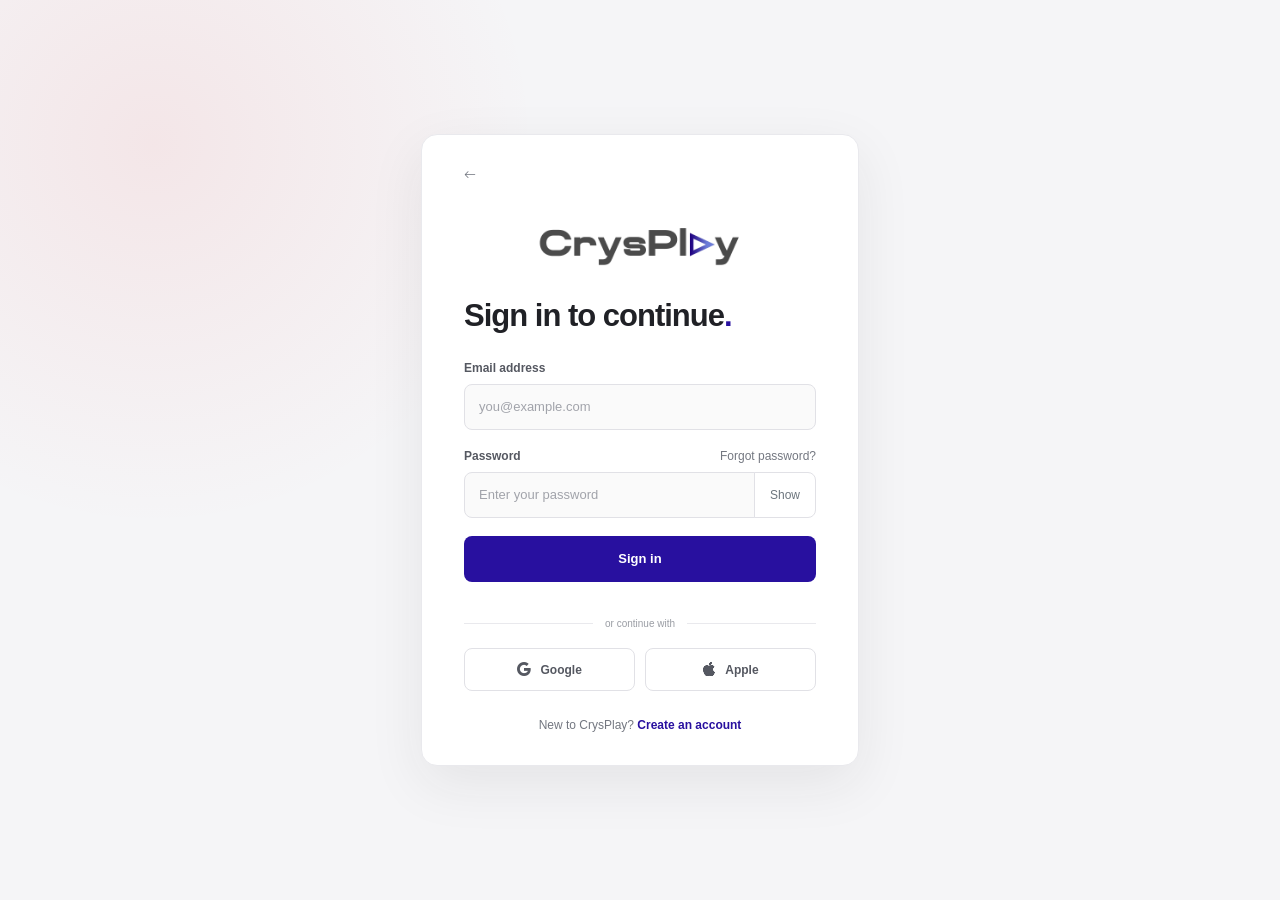
==== index.html @ e41aae2b "Redirect to sign in page when user is empty" ====
<!DOCTYPE html>
<html lang="ru" data-login-url="login/index.html">
  <head>
    <meta charset="UTF-8">
    <meta name="viewport" content="width=device-width, initial-scale=1.0">
    <meta name="description" content="Crystal Play kz — футбол, природа, кино, челленджи и короткие видео Shorts.">
    <title>Crystal Play kz — Главная</title>
    <link rel="icon" type="image/png" href="assets/general/favicon.png">
    <link rel="stylesheet" href="assets/vendor/bootstrap/bootstrap.min.css">
    <link rel="stylesheet" href="assets/css/style.css">
    <script src="assets/js/user-state.js" defer></script>
  </head>
  <body>
    <!-- Общие иконки: SVG без сторонних шрифтов и JavaScript. -->
    <svg class="icon-library" xmlns="http://www.w3.org/2000/svg" aria-hidden="true">
      <defs>
        <symbol id="icon-home" viewBox="0 0 24 24"><path d="m3 10 9-7 9 7v10a1 1 0 0 1-1 1h-5v-7H9v7H4a1 1 0 0 1-1-1Z"/></symbol>
        <symbol id="icon-trending" viewBox="0 0 24 24"><path d="m3 17 6-6 4 4 8-10M15 5h6v6"/></symbol>
        <symbol id="icon-subscriptions" viewBox="0 0 24 24"><rect x="3" y="8" width="18" height="13" rx="3"/><path d="M6 5h12M9 2h6m-5 10 5 3-5 3Z"/></symbol>
        <symbol id="icon-library" viewBox="0 0 24 24"><rect x="7" y="3" width="14" height="18" rx="2"/><path d="M3 6v12m9-10 5 4-5 4Z"/></symbol>
        <symbol id="icon-search" viewBox="0 0 24 24"><circle cx="10.5" cy="10.5" r="6.5"/><path d="m16 16 4.5 4.5"/></symbol>
        <symbol id="icon-messenger" viewBox="0 0 24 24"><path d="M21 11.5a9 9 0 0 1-9 9 10 10 0 0 1-4-.9L3 21l1.4-4.7A9 9 0 1 1 21 11.5Z"/><path d="m7 13 4-4 2 3 4-3"/></symbol>
        <symbol id="icon-bell" viewBox="0 0 24 24"><path d="M18 8a6 6 0 0 0-12 0c0 7-3 7-3 9h18c0-2-3-2-3-9M10 21h4"/></symbol>
        <symbol id="icon-info" viewBox="0 0 24 24"><circle cx="12" cy="12" r="9"/><path d="M12 11v6m0-10v.5"/></symbol>
        <symbol id="icon-play" viewBox="0 0 24 24"><path d="m9 5 11 7-11 7Z"/></symbol>
        <symbol id="icon-shorts" viewBox="0 0 24 24"><rect x="6" y="2" width="12" height="20" rx="5" transform="rotate(20 12 12)"/><path d="m10 8 6 4-6 4Z"/></symbol>
        <symbol id="icon-heart" viewBox="0 0 24 24"><path d="M20.8 4.6a5.5 5.5 0 0 0-7.8 0L12 5.7l-1.1-1.1a5.5 5.5 0 0 0-7.8 7.8L12 21l8.8-8.6a5.5 5.5 0 0 0 0-7.8Z"/></symbol>
        <symbol id="icon-comment" viewBox="0 0 24 24"><path d="M21 11.5a9 9 0 0 1-9 9 10 10 0 0 1-4-.9L3 21l1.4-4.7A9 9 0 1 1 21 11.5Z"/><path d="M8 11.5h.1m3.9 0h.1m3.9 0h.1"/></symbol>
        <symbol id="icon-check" viewBox="0 0 24 24"><path d="m6 12 4 4 8-8"/></symbol>
      </defs>
    </svg>

    <header class="site-header" id="top">
            <div class="header-inner container-fluid">
                <a class="brand" href="index.html" aria-label="CrysPlay, video">
                <img src="assets/general/logo.png" alt="CrysPlay" class="logo">
                </a>
                <form class="search-form" role="search" aria-label="Search Video">
                <label class="visually-hidden" for="video-search">Search Video</label>
                <input class="form-control" id="video-search" type="search" placeholder="Find Something intresting..." disabled>
                <button type="button" class="search-button" aria-label="Find videos" disabled>
                    <svg class="icon" aria-hidden="true"><use href="#icon-search"/></svg>
                </button>
                </form>

                <nav class="main-nav" aria-label="main-nav">
                <ul class="list-unstyled mb-0">
                    <li><a href="index.html" class="nav-item is-current" aria-current="page"><svg class="icon" aria-hidden="true"><use href="#icon-home"/></svg><span>Main</span></a></li>
                    <li><span class="nav-item" aria-disabled="true"><svg class="icon" aria-hidden="true"><use href="#icon-trending"/></svg><span>Trends</span></span></li>
                    <li><span class="nav-item" aria-disabled="true"><svg class="icon" aria-hidden="true"><use href="#icon-subscriptions"/></svg><span>Channels</span></span></li>
                    <li><a class="nav-item" href="studio/index.html"><svg class="icon" aria-hidden="true"><use href="#icon-library"/></svg><span>Studio</span></a></li>
                </ul>
                </nav>

                <div class="header-actions d-flex align-items-center">
                <a class="icon-button messenger-button" href="messenger/index.html" aria-label="Messages"><svg class="icon" aria-hidden="true"><use href="#icon-messenger"/></svg></a>
                <button class="icon-button notification-button" type="button" aria-label="Notifications" disabled><svg class="icon" aria-hidden="true"><use href="#icon-bell"/></svg><span class="notification-dot"></span></button>
                <a class="profile-avatar" href="login/index.html" aria-label="Войти в аккаунт">А</a>
                </div>
            </div>
        </header>

    <div class="page-layout container-fluid">
      <aside class="sidebar" aria-labelledby="shorts-heading">
        <div class="sidebar-heading"><h2 id="shorts-heading"><svg class="icon shorts-icon" aria-hidden="true"><use href="#icon-shorts"/></svg>Shorts</h2><span class="shorts-subtitle">Коротко и интересно</span></div>
        <!-- Вертикальные превью Shorts: статический интерфейс без воспроизведения. -->
        <div class="shorts-list">
          <article class="short-card">
            <img src="assets/images/messi-barcelona.jpg" alt="Лионель Месси празднует гол в форме Барселоны" width="550" height="310">
            <span class="short-duration">0:38</span>
            <div class="short-actions" aria-label="Статистика Shorts">
              <span><svg class="icon" aria-hidden="true"><use href="#icon-heart"/></svg><span>12,4 тыс.</span><span class="visually-hidden">отметок нравится</span></span>
              <span><svg class="icon" aria-hidden="true"><use href="#icon-comment"/></svg><span>248</span><span class="visually-hidden">комментариев</span></span>
            </div>
            <div class="short-content">
              <h3>Месси: момент<br>после гола</h3>
              <p>128 тыс. просмотров</p>
              <div class="short-author"><span class="mini-avatar">F</span><span>@footballstories</span></div>
            </div>
          </article>
          <article class="short-card">
            <img src="assets/images/messi-argentina.jpg" alt="Лионель Месси в форме сборной Аргентины" width="739" height="415" loading="lazy">
            <span class="short-duration">0:24</span>
            <div class="short-actions" aria-label="Статистика Shorts">
              <span><svg class="icon" aria-hidden="true"><use href="#icon-heart"/></svg><span>8,7 тыс.</span><span class="visually-hidden">отметок нравится</span></span>
              <span><svg class="icon" aria-hidden="true"><use href="#icon-comment"/></svg><span>156</span><span class="visually-hidden">комментариев</span></span>
            </div>
            <div class="short-content">
              <h3>Месси в сборной<br>Аргентины</h3>
              <p>94 тыс. просмотров</p>
              <div class="short-author"><span class="mini-avatar">A</span><span>@argentinahighlights</span></div>
            </div>
          </article>
          <article class="short-card">
            <img src="assets/images/vid3.webp" alt="Загадочник из фильма «Бэтмен»" width="800" height="450" loading="lazy">
            <span class="short-duration">0:30</span>
            <div class="short-actions" aria-label="Статистика Shorts">
              <span><svg class="icon" aria-hidden="true"><use href="#icon-heart"/></svg><span>21 тыс.</span><span class="visually-hidden">отметок нравится</span></span>
              <span><svg class="icon" aria-hidden="true"><use href="#icon-comment"/></svg><span>392</span><span class="visually-hidden">комментариев</span></span>
            </div>
            <div class="short-content">
              <h3>Загадочник знает<br>тайну Бэтмена?</h3>
              <p>204 тыс. просмотров</p>
              <div class="short-author"><span class="mini-avatar">N</span><span>@newrockstars</span></div>
            </div>
          </article>
        </div>
        <footer class="sidebar-footer">
          <span class="about-link" aria-disabled="true"><svg class="icon" aria-hidden="true"><use href="#icon-info"/></svg>О платформе</span>
          <p>Место для твоих интересов.<br>Смотри. Вдохновляйся. Открывай.</p>
          <small>© 2026 Crystal Play kz</small>
        </footer>
      </aside>

      <main class="main-content" id="main-content">
        <section aria-labelledby="recommendations-heading">
          <div class="section-heading d-flex align-items-center justify-content-between">
            <div><h1 id="recommendations-heading">Рекомендации</h1></div>
            <span class="feed-label"><span></span>Видео для тебя</span>
          </div>
          <ul class="category-list list-unstyled" aria-label="Категории видео, статический интерфейс">
            <li><span class="category is-selected">Все видео</span></li>
            <li><span class="category">Футбол</span></li>
            <li><span class="category">Природа</span></li>
            <li><span class="category">Челленджи</span></li>
            <li><span class="category">Кино</span></li>
            <li><span class="category">4K HDR</span></li>
          </ul>

          <!-- Bootstrap Grid: 1 столбец на телефоне, 2 на планшете, 3 на компьютере. -->
          <div class="video-grid row row-cols-1 row-cols-md-2 row-cols-lg-3">
            <div class="col">
              <article class="video-card">
                <div class="video-thumbnail">
                  <img src="assets/images/messi-barcelona.jpg" alt="Лионель Месси празднует гол в форме Барселоны на стадионе" width="550" height="310">
                  <span class="duration">10:24</span>
                </div>
                <div class="video-details">
                  <span class="channel-avatar" aria-hidden="true">F</span>
                  <div class="video-text">
                    <h2>Месси в «Барселоне»: голы и незабываемые празднования</h2>
                    <p class="channel-name">Football Stories</p>
                    <p class="video-stats">128 тыс. просмотров <span>·</span> 2 дня назад</p>
                  </div>
                  <span class="card-more" aria-hidden="true">⋮</span>
                </div>
              </article>
            </div>
            <div class="col">
              <article class="video-card">
                <a class="video-link" href="videos/video-1.html" aria-label="Смотреть COSTA RICA IN 4K 60fps HDR (ULTRA HD)">
                  <div class="video-thumbnail">
                    <img src="assets/images/vid1.png" alt="Река и облака с надписями OLED Dolby Vision и 4K HDR" width="720" height="404">
                    <span class="duration">12:08</span>
                  </div>
                  <div class="video-details">
                    <span class="channel-avatar" aria-hidden="true">8</span>
                    <div class="video-text">
                      <h2>COSTA RICA IN 4K 60fps HDR (ULTRA HD)</h2>
                      <p class="channel-name">Jacob + Katie Schwarz</p>
                      <p class="video-stats">31 тыс. просмотров <span>·</span> 1 день назад</p>
                    </div>
                    <span class="card-more" aria-hidden="true">⋮</span>
                  </div>
                </a>
              </article>
            </div>
            <div class="col">
              <article class="video-card">
                <div class="video-thumbnail">
                  <img src="assets/images/messi-argentina.jpg" alt="Лионель Месси в форме сборной Аргентины с руками у ушей" width="739" height="415" loading="lazy">
                  <span class="duration">08:35</span>
                </div>
                <div class="video-details">
                  <span class="channel-avatar" aria-hidden="true">A</span>
                  <div class="video-text">
                    <h2>Лионель Месси: лучшие моменты за сборную Аргентины</h2>
                    <p class="channel-name">Argentina Highlights</p>
                    <p class="video-stats">204 тыс. просмотров <span>·</span> 3 дня назад</p>
                  </div>
                  <span class="card-more" aria-hidden="true">⋮</span>
                </div>
              </article>
            </div>
            <div class="col">
              <article class="video-card">
                <div class="video-thumbnail">
                  <img src="assets/images/vid3.webp" alt="Загадочник из фильма «Бэтмен» с надписью Does he know?" width="800" height="450" loading="lazy">
                  <span class="duration">15:37</span>
                </div>
                <div class="video-details">
                  <span class="channel-avatar" aria-hidden="true">N</span>
                  <div class="video-text">
                    <h2>The Batman: Does Riddler Actually KNOW Batman = Bruce?</h2>
                    <p class="channel-name">New Rockstars</p>
                    <p class="video-stats">94 тыс. просмотров <span>·</span> 1 день назад</p>
                  </div>
                  <span class="card-more" aria-hidden="true">⋮</span>
                </div>
              </article>
            </div>
            <div class="col">
              <article class="video-card">
                <div class="video-thumbnail">
                  <img src="assets/images/ronaldo-messi.jpg" alt="Портреты Криштиану Роналду и Лионеля Месси рядом" width="739" height="415" loading="lazy">
                  <span class="duration">21:16</span>
                </div>
                <div class="video-details">
                  <span class="channel-avatar" aria-hidden="true">F</span>
                  <div class="video-text">
                    <h2>Роналду и Месси: два пути к вершине футбола</h2>
                    <p class="channel-name">Football Debate</p>
                    <p class="video-stats">312 тыс. просмотров <span>·</span> 5 дней назад</p>
                  </div>
                  <span class="card-more" aria-hidden="true">⋮</span>
                </div>
              </article>
            </div>
          </div>
        </section>

        <footer class="main-footer d-flex justify-content-between"><span>Открывай новое. Каждый день.</span><span>Crystal Play kz © 2026</span></footer>
      </main>
    </div>
  </body>
</html>
---- assets/css/style.css ----
/* 1. Общая тема. Bootstrap подключается раньше этого файла. */
:root {
  --accent: #28109f;
  --ink: #202126;
  --muted: #737780;
  --line: #e9e9ed;
  --surface: #f5f5f7;
  --sidebar-width: 250px;
}

body { margin: 0; color: var(--ink); background: #fff; font-family: "Segoe UI", Arial, sans-serif; font-size: 14px; }
a { color: inherit; text-decoration: none; }
button, input { font: inherit; }
button:disabled { opacity: 1; cursor: default; }
.icon-library { position: absolute; width: 0; height: 0; overflow: hidden; }
.icon { width: 22px; height: 22px; flex-shrink: 0; fill: none; stroke: currentColor; stroke-width: 1.65; stroke-linecap: round; stroke-linejoin: round; }
a:focus-visible { outline: 3px solid var(--accent); outline-offset: 5px; border-radius: 5px; }

/* 2. Шапка: Flexbox. Навигация видна без меню и JavaScript. */
.site-header { display: flex; align-items: center; border-bottom: 1px solid var(--line); background: #fff; }
.header-inner { display: flex; align-items: center; justify-content: center; gap: 30px; min-height: 88px; max-width: 1920px; padding: 0 36px; margin: auto; }
.brand { display: flex; align-items: center; gap: 9px; min-width: var(--sidebar-width); flex-shrink: 0; white-space: nowrap; font-size: 26px; font-weight: 750; letter-spacing: -1.1px; }
.logo { display: block; width: 256px; height: 64px; object-fit: contain; }
.search-form { display: flex; flex: 1; min-width: 170px; max-width: 420px; border: 1px solid #e1e1e6; border-radius: 24px; overflow: hidden; }
.search-form .form-control { min-width: 0; padding: 11px 18px; border: 0; font-size: 13px; border-radius: 0; background: #fafafa; }
.search-form .form-control::placeholder { color: #85868e; opacity: 1; }
.search-button { display: grid; place-items: center; width: 51px; flex-shrink: 0; border: 0; border-left: 1px solid #e1e1e6; background: var(--surface); color: #555861; }
.search-button .icon { width: 19px; height: 19px; }
.main-nav { margin-left: 0; }
.main-nav ul { display: flex; gap: 24px; }
.nav-item { display: flex; align-items: center; gap: 7px; white-space: nowrap; font-size: 13px; font-weight: 600; color: #656771; }
.nav-item .icon { width: 19px; height: 19px; }
.nav-item.is-current { color: var(--accent); }
.header-actions { gap: 17px; margin-left: 0; }
.icon-button { display: grid; place-items: center; width: 32px; height: 36px; border: 0; background: none; color: #555861; }
.notification-button { position: relative; }
.notification-dot { position: absolute; top: 6px; right: 6px; width: 6px; height: 6px; border: 1px solid #fff; border-radius: 50%; background: var(--accent); }
.profile-avatar { display: grid; place-items: center; flex-shrink: 0; width: 36px; height: 36px; border: 3px solid #fff; outline: 1px solid #eadbd4; border-radius: 50%; background: #ecd7c9; color: #7f5644; font-weight: 700; }

/* 3. Основная композиция: CSS Grid для колонки Shorts и ленты. */
.page-layout { display: grid; grid-template-columns: var(--sidebar-width) minmax(0, 1fr); gap: 36px; max-width: 1920px; padding: 30px 36px 0; }
.sidebar { min-width: 0; }
.sidebar-heading { display: flex; justify-content: space-between; align-items: center; margin: 0 2px 20px; }
.sidebar-heading h2 { display: flex; align-items: center; gap: 7px; margin: 0; font-size: 18px; font-weight: 700; }
.shorts-icon { color: var(--accent); width: 21px; height: 25px; }
.shorts-subtitle { font-size: 9px; color: var(--muted); }
.shorts-list { display: grid; gap: 22px; }
.short-card { position: relative; isolation: isolate; aspect-ratio: 9 / 16; border-radius: 13px; overflow: hidden; color: white; background: #1a302c; }
.short-card > img { position: absolute; inset: 0; z-index: -2; width: 100%; height: 100%; object-fit: cover; }
.short-card:first-child > img { object-position: 75% center; }
.short-card:last-child > img { object-position: 70% center; }
.short-card::after { position: absolute; inset: 0; z-index: -1; content: ""; background: linear-gradient(180deg, rgba(0,0,0,.18), transparent 30%, rgba(0,0,0,.12) 55%, rgba(0,0,0,.85)); }
.short-duration { position: absolute; top: 13px; right: 13px; padding: 3px 7px; border-radius: 5px; background: rgba(0,0,0,.48); font-size: 10px; font-weight: 600; }
.short-actions { position: absolute; right: 12px; bottom: 145px; display: grid; gap: 18px; text-align: center; text-shadow: 0 1px 6px rgba(0,0,0,.7); }
.short-actions > span { display: flex; flex-direction: column; align-items: center; gap: 5px; font-size: 9px; font-weight: 600; }
.short-actions .icon { width: 24px; height: 24px; }
.short-content { position: absolute; bottom: 18px; left: 16px; right: 16px; }
.short-content h3 { margin: 0 0 8px; font-size: 21px; line-height: 1.2; font-weight: 650; letter-spacing: -.5px; }
.short-content p { margin-bottom: 13px; color: #e0e2e5; font-size: 10px; }
.short-author { display: flex; align-items: center; gap: 8px; font-size: 11px; }
.mini-avatar { display: grid; place-items: center; width: 25px; height: 25px; border-radius: 50%; background: rgba(255,255,255,.19); font-weight: 700; }
.sidebar-footer { margin-top: 28px; padding: 20px 4px; border-top: 1px solid var(--line); color: var(--muted); }
.about-link { display: flex; align-items: center; gap: 8px; margin-bottom: 17px; color: #575a64; font-size: 12px; font-weight: 600; }
.about-link .icon { width: 16px; height: 16px; }
.sidebar-footer p { font-size: 11px; line-height: 1.9; margin-bottom: 14px; }
.sidebar-footer small { font-size: 10px; color: #8b8e95; }

/* 4. Лента. Три столбца задаются Bootstrap row / col, не дублируются CSS Grid. */
.main-content { min-width: 0; }
.section-heading { margin-bottom: 23px; gap: 20px; }
.eyebrow { margin: 0 0 7px; font-size: 9px; font-weight: 650; letter-spacing: 1.7px; color: #878a92; }
h1 { margin: 0; font-size: clamp(25px, 2vw, 34px); font-weight: 700; letter-spacing: -1px; }
.title-dot { color: var(--accent); }
.feed-label { display: flex; align-items: center; gap: 7px; font-size: 11px; color: var(--muted); white-space: nowrap; }
.feed-label > span { width: 6px; height: 6px; border-radius: 50%; background: var(--accent); }
.category-list { display: flex; flex-wrap: wrap; gap: 9px; margin-bottom: 27px; }
.category { display: block; padding: 8px 15px; background: var(--surface); border: 1px solid #ededf0; border-radius: 7px; font-size: 12px; font-weight: 500; white-space: nowrap; }
.category.is-selected { color: white; border-color: var(--accent); background: var(--accent); }
.video-grid { --bs-gutter-x: 28px; --bs-gutter-y: 30px; }
.video-link { display: block; }
.video-thumbnail { position: relative; isolation: isolate; aspect-ratio: 16 / 9; overflow: hidden; border-radius: 11px; background: #e9e9ed; }
.video-thumbnail > img { width: 100%; height: 100%; object-fit: cover; }
.duration { position: absolute; z-index: 3; right: 9px; bottom: 9px; padding: 2px 5px; background: rgba(15,16,19,.86); border-radius: 4px; color: #fff; font-size: 10px; font-weight: 600; }
.video-details { display: flex; gap: 11px; padding: 14px 2px 0; align-items: flex-start; }
.channel-avatar { display: grid; flex-shrink: 0; place-items: center; width: 36px; height: 36px; border-radius: 50%; font-size: 13px; font-weight: 650; color: var(--accent); background: #e5d9ff; }
.video-text { min-width: 0; flex: 1; }
.video-text h2 { margin: 0 0 6px; min-height: 38px; font-size: 13px; line-height: 1.45; font-weight: 650; }
.channel-name { display: flex; align-items: center; gap: 5px; margin: 0 0 2px; color: #666a73; font-size: 11px; line-height: 1.45; }
.verified { display: grid; place-items: center; width: 11px; height: 11px; color: white; background: #969aa2; border-radius: 50%; }
.verified .icon { width: 10px; height: 10px; stroke-width: 2.4; }
.video-stats { color: #767a83; margin: 0; font-size: 10px; line-height: 1.5; }
.video-stats > span { margin: 0 3px; }
.card-more { color: #8e9198; font-size: 21px; line-height: 1; margin-left: 2px; }

/* 5. Нижняя часть страницы. */
.main-footer { padding: 25px 0; color: #8a8d95; font-size: 10px; }

/* 6. Планшет: отдельный breakpoint, две карточки в строке с 768 до 991px. */
@media (max-width: 1399.98px) {
  :root { --sidebar-width: 220px; }
  .header-inner { gap: 22px; padding: 0 26px; }
  .main-nav ul { gap: 18px; }
  .nav-item { gap: 5px; font-size: 12px; }
  .header-actions { gap: 9px; margin-left: 0; }
  .page-layout { gap: 26px; padding-left: 26px; padding-right: 26px; }
  .short-content h3 { font-size: 20px; }
  .video-grid { --bs-gutter-x: 22px; }
}

@media (max-width: 1199.98px) {
  .header-inner { flex-wrap: wrap; gap: 16px; padding-top: 17px; padding-bottom: 0; }
  .brand { min-width: var(--sidebar-width); }
  .search-form { max-width: none; }
  .header-actions { margin-left: auto; }
  .main-nav { order: 4; flex-basis: 100%; margin: 0; }
  .main-nav ul { gap: 32px; padding: 0 0 14px; }
  .video-details { gap: 8px; }
  .channel-avatar { width: 30px; height: 30px; font-size: 11px; }
  .feed-label { display: none; }
}

@media (max-width: 991.98px) {
  :root { --sidebar-width: 195px; }
  .page-layout { gap: 22px; padding-top: 25px; }
  .shorts-subtitle { display: none; }
  .short-content { left: 13px; right: 13px; bottom: 15px; }
  .short-content h3 { font-size: 18px; }
  .short-actions { right: 10px; bottom: 140px; gap: 14px; }
  .eyebrow { font-size: 8px; letter-spacing: 1.2px; }
  .category { padding: 7px 11px; font-size: 11px; }
}

/* 7. Телефон: лента первая, Shorts ниже; все разделы навигации остаются видимы. */
@media (max-width: 767.98px) {
  .header-inner { padding: 16px 20px 0; gap: 16px; }
  .brand { min-width: 0; font-size: 22px; }
  .logo { width: 180px; height: 45px; }
  .header-actions { gap: 8px; }
  .search-form { order: 3; flex-basis: 100%; }
  .main-nav ul { justify-content: space-between; gap: 10px; padding-bottom: 16px; }
  .nav-item { gap: 5px; font-size: 11px; }
  .nav-item .icon { width: 16px; height: 16px; }
  .page-layout { grid-template-columns: minmax(0, 1fr); gap: 30px; padding: 27px 20px 0; }
  .main-content { grid-row: 1; }
  .sidebar { grid-row: 2; }
  .section-heading { margin-bottom: 20px; }
  h1 { font-size: 28px; }
  .category-list { gap: 7px; margin-bottom: 24px; }
  .category { font-size: 11px; padding: 7px 12px; }
  .video-grid { --bs-gutter-y: 27px; }
  .video-thumbnail { border-radius: 10px; }
  .duration { font-size: 11px; }
  .channel-avatar { width: 37px; height: 37px; font-size: 13px; }
  .video-details { gap: 11px; padding-top: 13px; }
  .video-text h2 { font-size: 14px; min-height: 0; }
  .channel-name { font-size: 12px; }
  .video-stats { font-size: 11px; }
  .shorts-list { grid-template-columns: repeat(3, minmax(0, 1fr)); gap: 14px; }
  .short-content { left: 12px; right: 12px; bottom: 14px; }
  .short-content h3 { font-size: 17px; }
  .short-actions { bottom: 132px; }
  .short-author { gap: 6px; font-size: 10px; }
  .shorts-subtitle { display: block; }
  .sidebar-footer { margin-top: 22px; }
}

@media (max-width: 575.98px) {
  .shorts-list { grid-template-columns: repeat(2, minmax(0, 1fr)); gap: 12px; }
  .short-content { left: 10px; right: 10px; bottom: 12px; }
  .short-content h3 { font-size: 15px; }
  .short-content p { font-size: 9px; margin-bottom: 8px; }
  .short-actions { bottom: 122px; right: 8px; gap: 12px; }
  .short-actions .icon { width: 19px; height: 19px; }
  .short-actions > span { font-size: 8px; }
  .short-author { font-size: 9px; gap: 5px; }
  .short-author .mini-avatar { width: 21px; height: 21px; }
  .short-duration { top: 9px; right: 9px; }
}

@media (max-width: 359.98px) {
  .header-inner { padding-left: 14px; padding-right: 14px; }
  .page-layout { padding-left: 14px; padding-right: 14px; }
  .brand { font-size: 20px; }
  .logo { width: 160px; height: 40px; }
  .header-actions .notification-button { display: none; }
  .shorts-list { grid-template-columns: minmax(0, 1fr); max-width: 240px; margin: auto; }
  .short-content h3 { font-size: 20px; }
  .nav-item { font-size: 10px; gap: 3px; }
  .nav-item .icon { width: 14px; height: 14px; }
  h1 { font-size: 25px; }
}

/* 8. Studio Analytics. Все правила ограничены .studio-page и не меняют ленту. */
.studio-page { background: #fbfbfc; }
.studio-page .site-header { background: #fff; }
.studio-layout { align-items: start; }
.studio-sidebar { padding: 4px 2px; }
.studio-channel { display: flex; align-items: center; gap: 11px; padding: 12px 10px 21px; border-bottom: 1px solid var(--line); }
.studio-avatar { display: grid; place-items: center; width: 42px; height: 42px; border-radius: 50%; background: var(--accent); color: #fff; font-weight: 700; font-size: 16px; }
.studio-channel strong, .studio-channel span:not(.studio-avatar) { display: block; }
.studio-channel strong { font-size: 13px; }
.studio-channel div span { margin-top: 2px; color: var(--muted); font-size: 10px; }
.studio-menu-label { margin: 23px 10px 9px; color: #93959c; font-size: 9px; font-weight: 700; letter-spacing: 1.1px; text-transform: uppercase; }
.studio-menu { display: grid; gap: 4px; margin: 0; }
.studio-menu a { display: flex; align-items: center; gap: 10px; padding: 10px; border-radius: 7px; color: #686a73; font-size: 12px; font-weight: 600; }
.studio-menu a .icon { width: 18px; height: 18px; }
.studio-menu a.is-active { background: #eeeafd; color: var(--accent); }
.studio-tip { margin-top: 30px; padding: 15px 13px; border: 1px solid #e5e0f8; border-radius: 10px; background: #f8f6ff; }
.studio-tip span { color: var(--accent); font-size: 10px; font-weight: 700; }
.studio-tip p { margin: 7px 0 0; color: #686a73; font-size: 11px; line-height: 1.55; }
.studio-heading { margin-bottom: 25px; }
.studio-period { display: inline-flex; align-items: center; gap: 9px; padding: 9px 13px; border: 1px solid var(--line); border-radius: 7px; background: #fff; color: #5e6069; font-size: 11px; }
.studio-period strong { color: var(--accent); font-size: 14px; }
.studio-overview { display: grid; grid-template-columns: repeat(3, minmax(0, 1fr)); gap: 16px; margin-bottom: 20px; }
.metric-card, .analytics-card, .content-table-section { border: 1px solid var(--line); border-radius: 11px; background: #fff; }
.metric-card { padding: 21px; }
.metric-label { display: block; margin-bottom: 9px; color: var(--muted); font-size: 11px; }
.metric-card strong { display: block; margin-bottom: 10px; font-size: 23px; letter-spacing: -.7px; }
.metric-card p { margin: 0; color: #20844e; font-size: 10px; font-weight: 700; }
.metric-card p span { color: var(--muted); font-weight: 400; }
.analytics-card { padding: 22px 23px 18px; margin-bottom: 20px; }
.analytics-card-header { display: flex; justify-content: space-between; align-items: flex-start; gap: 16px; }
.analytics-card-header h2 { margin: 0 0 5px; font-size: 16px; font-weight: 700; letter-spacing: -.3px; }
.analytics-card-header p { margin: 0; color: var(--muted); font-size: 11px; }
.chart-total { color: #20844e; font-size: 12px; font-weight: 700; }
.mini-chart { position: relative; height: 210px; margin-top: 24px; padding-bottom: 25px; }
.chart-grid { position: absolute; inset: 0 0 25px; background: repeating-linear-gradient(to bottom, transparent 0, transparent 41px, #f0f0f2 42px); }
.mini-chart svg { position: absolute; inset: 0 0 25px; width: 100%; height: calc(100% - 25px); overflow: visible; }
.chart-area { fill: url(#chart-fill); }
.chart-line { fill: none; stroke: var(--accent); stroke-width: 3; stroke-linecap: round; stroke-linejoin: round; vector-effect: non-scaling-stroke; }
.chart-axis { position: absolute; right: 0; bottom: 0; left: 0; display: flex; justify-content: space-between; color: #9698a0; font-size: 9px; }
.content-table-section { padding: 22px 23px 0; overflow: hidden; }
.table-link { display: inline-flex; align-items: center; gap: 5px; color: var(--accent); font-size: 11px; font-weight: 650; white-space: nowrap; }
.table-link .icon { width: 15px; height: 15px; }
.studio-table { margin-top: 18px; color: #484a52; font-size: 11px; }
.studio-table th { padding: 12px 10px; border-bottom-color: var(--line); color: #92949b; font-size: 9px; font-weight: 700; letter-spacing: .7px; text-transform: uppercase; white-space: nowrap; }
.studio-table td { padding: 13px 10px; border-color: #efeff2; white-space: nowrap; }
.studio-table th:first-child, .studio-table td:first-child { padding-left: 0; }
.studio-table th:last-child, .studio-table td:last-child { padding-right: 0; }
.table-video { display: flex; align-items: center; gap: 10px; min-width: 260px; }
.table-video img { width: 66px; height: 37px; border-radius: 5px; object-fit: cover; }
.table-video strong, .table-video span { display: block; }
.table-video strong { max-width: 260px; overflow: hidden; font-size: 11px; text-overflow: ellipsis; }
.table-video span { margin-top: 4px; color: var(--muted); font-size: 9px; }
.positive-number { color: #20844e; font-weight: 700; }

@media (max-width: 991.98px) {
  .studio-overview { gap: 10px; }
  .metric-card { padding: 16px; }
  .metric-card strong { font-size: 20px; }
}

@media (max-width: 767.98px) {
  .studio-sidebar { grid-row: 2; }
  .studio-overview { grid-template-columns: 1fr; }
  .studio-heading { align-items: flex-start; }
  .analytics-card, .content-table-section { padding-right: 16px; padding-left: 16px; }
  .mini-chart { height: 180px; }
  .studio-tip { display: none; }
}
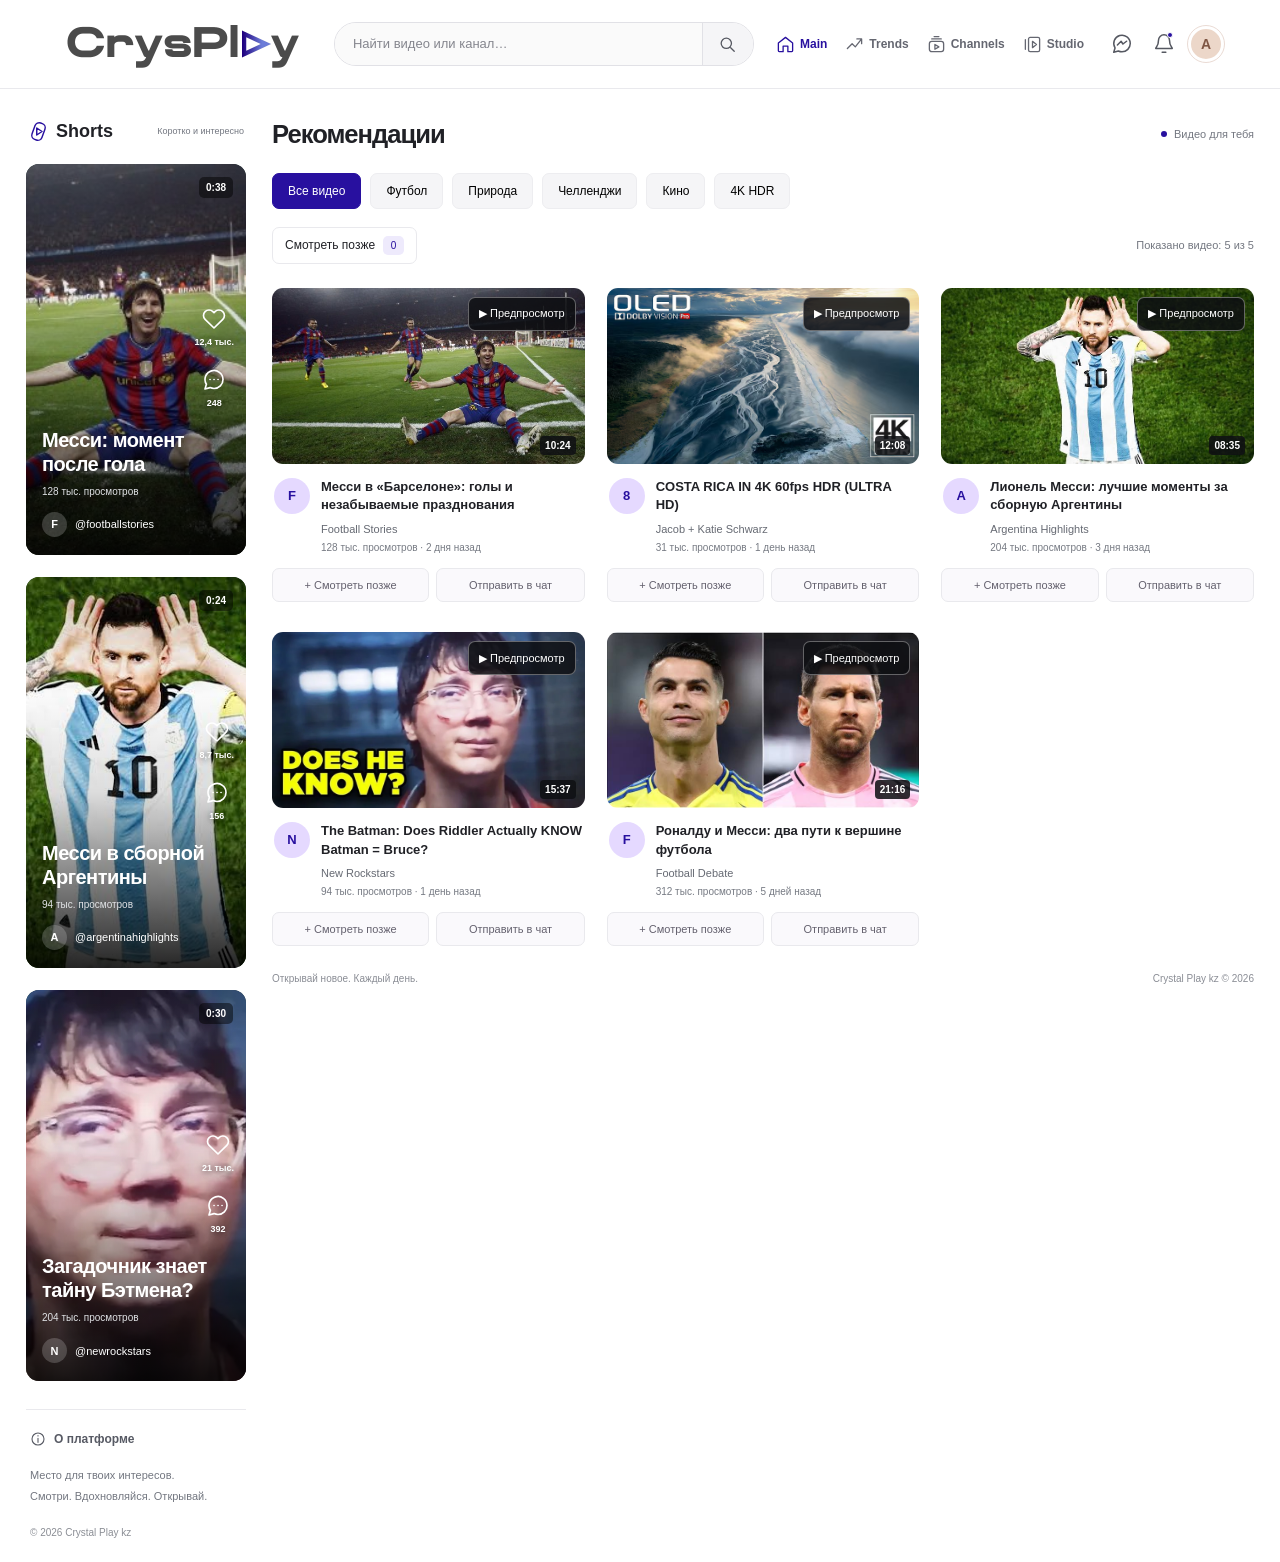
==== commit d9e479e9: "implemented javas to main page and massanger video prewatch watch later and other functions" ====
--- a/index.html
+++ b/index.html
@@ -1,5 +1,5 @@
 <!DOCTYPE html>
-<html lang="ru" data-login-url="login/index.html">
+<html lang="ru">
   <head>
     <meta charset="UTF-8">
     <meta name="viewport" content="width=device-width, initial-scale=1.0">
@@ -8,7 +8,9 @@
     <link rel="icon" type="image/png" href="assets/general/favicon.png">
     <link rel="stylesheet" href="assets/vendor/bootstrap/bootstrap.min.css">
     <link rel="stylesheet" href="assets/css/style.css">
-    <script src="assets/js/user-state.js" defer></script>
+    <script src="assets/js/app-data.js" defer></script>
+    <script src="assets/js/feed.js" defer></script>
+    <script src="assets/js/video-previews.js" defer></script>
   </head>
   <body>
     <!-- Общие иконки: SVG без сторонних шрифтов и JavaScript. -->
@@ -37,8 +39,8 @@
                 </a>
                 <form class="search-form" role="search" aria-label="Search Video">
                 <label class="visually-hidden" for="video-search">Search Video</label>
-                <input class="form-control" id="video-search" type="search" placeholder="Find Something intresting..." disabled>
-                <button type="button" class="search-button" aria-label="Find videos" disabled>
+                <input class="form-control" id="video-search" type="search" placeholder="Найти видео или канал…" maxlength="200" aria-controls="video-grid">
+                <button type="submit" class="search-button" aria-label="Найти видео">
                     <svg class="icon" aria-hidden="true"><use href="#icon-search"/></svg>
                 </button>
                 </form>
@@ -118,19 +120,28 @@
             <div><h1 id="recommendations-heading">Рекомендации</h1></div>
             <span class="feed-label"><span></span>Видео для тебя</span>
           </div>
-          <ul class="category-list list-unstyled" aria-label="Категории видео, статический интерфейс">
-            <li><span class="category is-selected">Все видео</span></li>
-            <li><span class="category">Футбол</span></li>
-            <li><span class="category">Природа</span></li>
-            <li><span class="category">Челленджи</span></li>
-            <li><span class="category">Кино</span></li>
-            <li><span class="category">4K HDR</span></li>
+          <ul class="category-list list-unstyled" aria-label="Категории видео">
+            <li><button class="category is-selected" type="button" data-category="all" aria-pressed="true">Все видео</button></li>
+            <li><button class="category" type="button" data-category="football" aria-pressed="false">Футбол</button></li>
+            <li><button class="category" type="button" data-category="nature" aria-pressed="false">Природа</button></li>
+            <li><button class="category" type="button" data-category="challenges" aria-pressed="false">Челленджи</button></li>
+            <li><button class="category" type="button" data-category="movies" aria-pressed="false">Кино</button></li>
+            <li><button class="category" type="button" data-category="4k" aria-pressed="false">4K HDR</button></li>
           </ul>
+          <div class="feed-toolbar">
+            <button class="watch-later-toggle" id="watch-later-toggle" type="button" aria-pressed="false" aria-controls="video-grid">Смотреть позже <span id="watch-later-count">0</span></button>
+            <p id="result-count" role="status" aria-live="polite" aria-atomic="true"></p>
+          </div>
+          <div class="feed-empty" id="feed-empty" hidden>
+            <h2 id="empty-title">Ничего не найдено</h2>
+            <p id="empty-description">Попробуй другое название, канал или категорию.</p>
+            <button class="feed-primary-button" id="reset-filters" type="button">Показать все видео</button>
+          </div>
 
           <!-- Bootstrap Grid: 1 столбец на телефоне, 2 на планшете, 3 на компьютере. -->
-          <div class="video-grid row row-cols-1 row-cols-md-2 row-cols-lg-3">
-            <div class="col">
-              <article class="video-card">
+          <div class="video-grid row row-cols-1 row-cols-md-2 row-cols-lg-3" id="video-grid">
+            <div class="col">
+              <article class="video-card" data-preview-src="assets/videos/messi-barcelona-preview.mp4">
                 <div class="video-thumbnail">
                   <img src="assets/images/messi-barcelona.jpg" alt="Лионель Месси празднует гол в форме Барселоны на стадионе" width="550" height="310">
                   <span class="duration">10:24</span>
@@ -147,7 +158,7 @@
               </article>
             </div>
             <div class="col">
-              <article class="video-card">
+              <article class="video-card" data-preview-src="videos/vid1.mp4">
                 <a class="video-link" href="videos/video-1.html" aria-label="Смотреть COSTA RICA IN 4K 60fps HDR (ULTRA HD)">
                   <div class="video-thumbnail">
                     <img src="assets/images/vid1.png" alt="Река и облака с надписями OLED Dolby Vision и 4K HDR" width="720" height="404">
@@ -166,7 +177,7 @@
               </article>
             </div>
             <div class="col">
-              <article class="video-card">
+              <article class="video-card" data-preview-src="assets/videos/messi-argentina-preview.mp4">
                 <div class="video-thumbnail">
                   <img src="assets/images/messi-argentina.jpg" alt="Лионель Месси в форме сборной Аргентины с руками у ушей" width="739" height="415" loading="lazy">
                   <span class="duration">08:35</span>
@@ -183,7 +194,7 @@
               </article>
             </div>
             <div class="col">
-              <article class="video-card">
+              <article class="video-card" data-preview-src="assets/videos/batman-preview.mp4">
                 <div class="video-thumbnail">
                   <img src="assets/images/vid3.webp" alt="Загадочник из фильма «Бэтмен» с надписью Does he know?" width="800" height="450" loading="lazy">
                   <span class="duration">15:37</span>
@@ -200,7 +211,7 @@
               </article>
             </div>
             <div class="col">
-              <article class="video-card">
+              <article class="video-card" data-preview-src="assets/videos/ronaldo-messi-preview.mp4">
                 <div class="video-thumbnail">
                   <img src="assets/images/ronaldo-messi.jpg" alt="Портреты Криштиану Роналду и Лионеля Месси рядом" width="739" height="415" loading="lazy">
                   <span class="duration">21:16</span>
@@ -219,8 +230,42 @@
           </div>
         </section>
 
+        <noscript><p>Включи JavaScript, чтобы пользоваться поиском, категориями, сохранением и отправкой видео.</p></noscript>
         <footer class="main-footer d-flex justify-content-between"><span>Открывай новое. Каждый день.</span><span>Crystal Play kz © 2026</span></footer>
       </main>
     </div>
+    <template id="video-card-template">
+      <div class="col">
+        <article class="video-card">
+          <a class="video-link">
+            <div class="video-thumbnail">
+              <img width="720" height="405" loading="lazy" alt="">
+              <span class="duration"></span>
+            </div>
+            <div class="video-details">
+              <span class="channel-avatar" aria-hidden="true"></span>
+              <div class="video-text"><h2></h2><p class="channel-name"></p><p class="video-stats"></p></div>
+            </div>
+          </a>
+          <div class="video-card-actions">
+            <button class="save-video" type="button" aria-pressed="false">+ Смотреть позже</button>
+            <button class="share-video" type="button">Отправить в чат</button>
+          </div>
+        </article>
+      </div>
+    </template>
+    <dialog class="share-dialog" id="share-dialog" aria-labelledby="share-heading">
+      <div class="share-dialog-heading"><h2 id="share-heading">Отправить видео</h2><button class="dialog-close" id="share-close" type="button" aria-label="Закрыть">×</button></div>
+      <div class="share-video-summary"><img id="share-video-image" width="120" height="68" alt=""><p id="share-video-title"></p></div>
+      <form id="share-form" novalidate>
+        <label for="share-recipient">Кому отправить</label>
+        <select id="share-recipient" name="recipient" required aria-describedby="share-error"><option value="">Выбери контакт</option></select>
+        <p class="share-error" id="share-error" role="alert"></p>
+        <button class="feed-primary-button" id="share-submit" type="submit">Отправить</button>
+      </form>
+    </dialog>
+    <div class="feed-notice" id="feed-notice" role="status" aria-live="polite" aria-atomic="true" hidden>
+      <span id="notice-text"></span><a id="notice-link" hidden>Открыть чат</a><button id="notice-close" type="button" aria-label="Закрыть уведомление">×</button>
+    </div>
   </body>
 </html>
--- a/assets/css/style.css
+++ b/assets/css/style.css
@@ -80,6 +80,17 @@
 .video-link { display: block; }
 .video-thumbnail { position: relative; isolation: isolate; aspect-ratio: 16 / 9; overflow: hidden; border-radius: 11px; background: #e9e9ed; }
 .video-thumbnail > img { width: 100%; height: 100%; object-fit: cover; }
+.video-card[data-preview-src] { position: relative; }
+.video-preview { position: absolute; inset: 0; width: 100%; height: 100%; object-fit: cover; opacity: 0; pointer-events: none; transition: opacity .15s ease; }
+.is-previewing .video-preview { opacity: 1; }
+.preview-toggle { position: absolute; z-index: 4; top: 9px; right: 9px; display: inline-flex; align-items: center; gap: 5px; min-height: 34px; padding: 6px 10px; border: 1px solid rgba(255,255,255,.35); border-radius: 7px; background: rgba(15,16,19,.86); color: #fff; font-size: 11px; cursor: pointer; }
+.preview-toggle:hover { background: var(--accent); }
+.preview-toggle:focus-visible { outline: 3px solid var(--accent); outline-offset: 3px; }
+.preview-status { position: absolute; z-index: 3; left: 9px; bottom: 9px; max-width: calc(100% - 75px); padding: 4px 7px; border-radius: 4px; background: rgba(15,16,19,.86); color: #fff; font-size: 10px; pointer-events: none; }
+.preview-status[hidden] { display: none; }
+@media (prefers-reduced-motion: reduce) {
+  .video-preview { transition: none; }
+}
 .duration { position: absolute; z-index: 3; right: 9px; bottom: 9px; padding: 2px 5px; background: rgba(15,16,19,.86); border-radius: 4px; color: #fff; font-size: 10px; font-weight: 600; }
 .video-details { display: flex; gap: 11px; padding: 14px 2px 0; align-items: flex-start; }
 .channel-avatar { display: grid; flex-shrink: 0; place-items: center; width: 36px; height: 36px; border-radius: 50%; font-size: 13px; font-weight: 650; color: var(--accent); background: #e5d9ff; }
@@ -91,6 +102,50 @@
 .video-stats { color: #767a83; margin: 0; font-size: 10px; line-height: 1.5; }
 .video-stats > span { margin: 0 3px; }
 .card-more { color: #8e9198; font-size: 21px; line-height: 1; margin-left: 2px; }
+
+/* Поиск, сохранённые видео и отправка в чат. */
+.category, .search-button { cursor: pointer; }
+.category:hover { border-color: var(--accent); }
+.category:focus-visible, .watch-later-toggle:focus-visible, .video-card-actions button:focus-visible,
+.feed-primary-button:focus-visible, .share-dialog button:focus-visible, .feed-notice button:focus-visible {
+  outline: 3px solid #a798e0; outline-offset: 3px;
+}
+.feed-toolbar { display: flex; justify-content: space-between; align-items: center; flex-wrap: wrap; gap: 12px; margin: -9px 0 24px; }
+.feed-toolbar p { margin: 0; color: var(--muted); font-size: 11px; }
+.watch-later-toggle { display: inline-flex; align-items: center; gap: 8px; padding: 8px 12px; border: 1px solid var(--line); border-radius: 7px; color: var(--ink); background: #fff; font-size: 12px; cursor: pointer; }
+.watch-later-toggle span { min-width: 21px; padding: 2px 5px; border-radius: 5px; color: var(--accent); background: #eeeafc; font-size: 10px; }
+.watch-later-toggle[aria-pressed="true"] { border-color: var(--accent); color: var(--accent); background: #f5f2ff; }
+.video-card-actions { display: flex; flex-wrap: wrap; gap: 7px; margin-top: 13px; }
+.video-card-actions button { flex: 1 1 auto; padding: 8px 9px; border: 1px solid var(--line); border-radius: 7px; color: #64616e; background: #faf9fc; font-size: 11px; cursor: pointer; }
+.video-card-actions button:hover { border-color: #b9abe7; color: var(--accent); }
+.save-video[aria-pressed="true"] { border-color: #d9d0f3; color: var(--accent); background: #f0edfb; }
+.video-card:target { outline: 3px solid #c2b5ee; outline-offset: 6px; border-radius: 11px; scroll-margin-top: 24px; }
+.video-grid > [hidden], .feed-empty[hidden], .feed-notice[hidden], #notice-link[hidden] { display: none !important; }
+.feed-empty { padding: 48px 20px; margin-bottom: 20px; border: 1px dashed #ded9ec; border-radius: 12px; background: #fcfbfe; text-align: center; }
+.feed-empty h2 { margin: 0 0 10px; font-size: 20px; }
+.feed-empty p { margin: 0 0 20px; color: var(--muted); font-size: 13px; }
+.feed-primary-button { padding: 10px 16px; border: 0; border-radius: 8px; color: #fff; background: var(--accent); font-size: 12px; cursor: pointer; }
+.feed-primary-button:hover { background: #1d0b78; }
+.feed-primary-button:disabled { opacity: .6; cursor: default; }
+.share-dialog { width: min(460px, calc(100% - 32px)); max-height: calc(100dvh - 32px); padding: 24px; border: 1px solid var(--line); border-radius: 16px; color: var(--ink); background: #fff; box-shadow: 0 20px 70px rgba(20,12,50,.2); }
+.share-dialog::backdrop { background: rgba(20,16,35,.45); }
+.share-dialog-heading { display: flex; justify-content: space-between; align-items: center; gap: 16px; margin-bottom: 20px; }
+.share-dialog-heading h2 { margin: 0; font-size: 20px; }
+.dialog-close { flex-shrink: 0; width: 34px; height: 34px; border: 0; border-radius: 7px; color: var(--muted); background: var(--surface); font-size: 24px; cursor: pointer; }
+.share-video-summary { display: flex; align-items: center; gap: 13px; margin-bottom: 22px; }
+.share-video-summary img { flex-shrink: 0; width: 100px; height: 57px; object-fit: cover; border-radius: 7px; }
+.share-video-summary p { margin: 0; font-size: 12px; line-height: 1.5; overflow-wrap: anywhere; }
+.share-dialog label { display: block; margin-bottom: 8px; font-size: 12px; font-weight: 600; }
+.share-dialog select { width: 100%; margin-bottom: 16px; padding: 11px; border: 1px solid #ded9ea; border-radius: 7px; color: var(--ink); background: #fff; font: inherit; }
+.share-dialog select:focus { outline: 2px solid #a798e0; outline-offset: 2px; }
+.share-dialog select[aria-invalid="true"] { border-color: #b43f54; }
+.share-error { margin: 0 0 16px; color: #a62c43; font-size: 12px; line-height: 1.5; }
+.share-error:empty { display: none; }
+.share-dialog .feed-primary-button { width: 100%; }
+.feed-notice { position: fixed; z-index: 20; bottom: 24px; left: 50%; transform: translateX(-50%); display: flex; align-items: center; flex-wrap: wrap; gap: 12px; width: max-content; max-width: calc(100% - 32px); padding: 13px 16px; border: 1px solid #ddd5f3; border-radius: 10px; color: var(--ink); background: #fff; box-shadow: 0 5px 25px rgba(20,12,50,.15); font-size: 12px; }
+.feed-notice span { flex: 1; min-width: 120px; }
+.feed-notice a { color: var(--accent); font-weight: 600; text-decoration: underline; }
+.feed-notice button { width: 28px; height: 28px; padding: 0; border: 0; border-radius: 5px; background: var(--surface); color: var(--muted); font-size: 20px; cursor: pointer; }
 
 /* 5. Нижняя часть страницы. */
 .main-footer { padding: 25px 0; color: #8a8d95; font-size: 10px; }
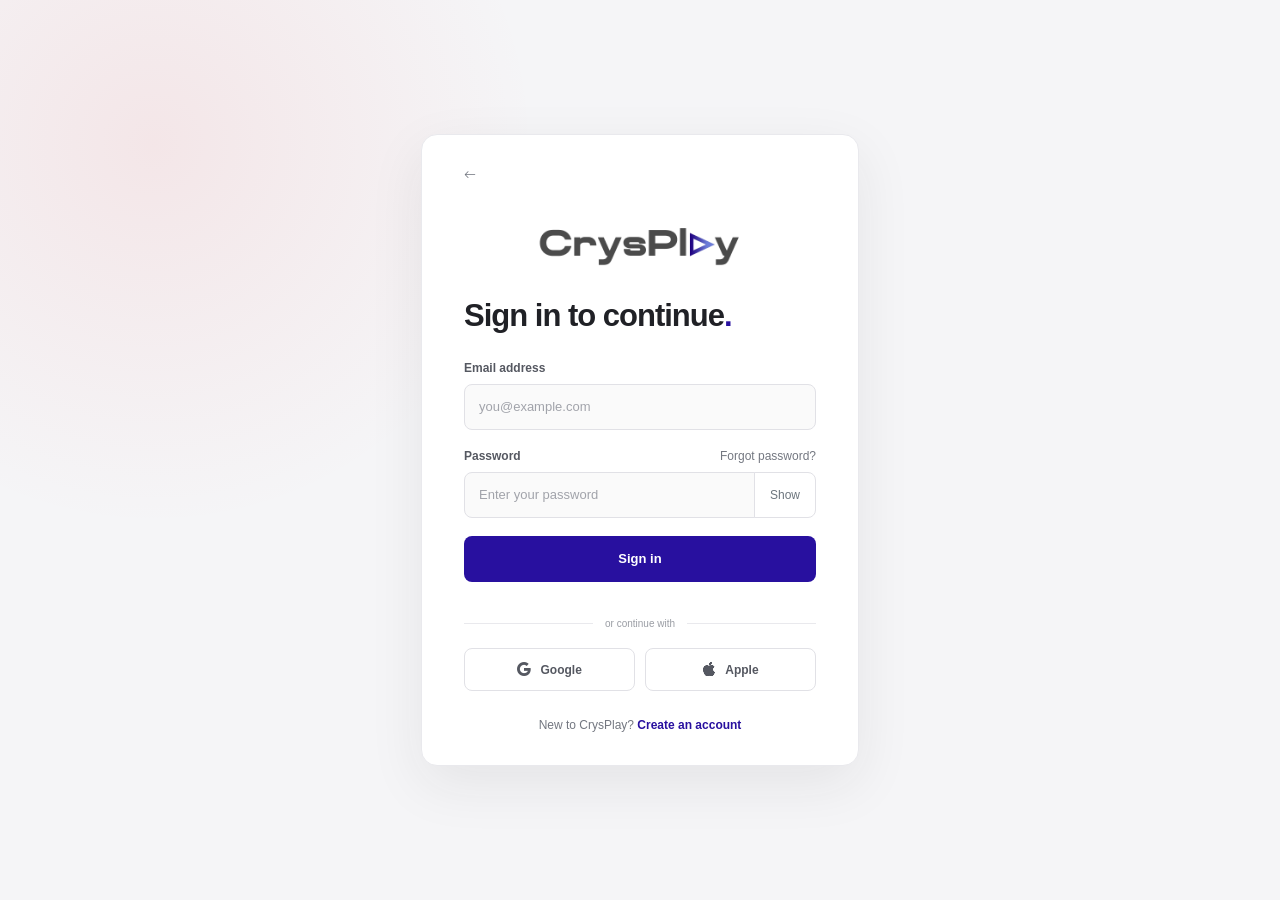
==== commit 9b3a9560: "Merge remote-tracking branch 'origin/main' # Conflicts: #	README.md #	index.html #	messenger/index.h" ====
--- a/index.html
+++ b/index.html
@@ -1,5 +1,5 @@
 <!DOCTYPE html>
-<html lang="ru">
+<html lang="ru" data-login-url="login/index.html">
   <head>
     <meta charset="UTF-8">
     <meta name="viewport" content="width=device-width, initial-scale=1.0">
@@ -8,6 +8,7 @@
     <link rel="icon" type="image/png" href="assets/general/favicon.png">
     <link rel="stylesheet" href="assets/vendor/bootstrap/bootstrap.min.css">
     <link rel="stylesheet" href="assets/css/style.css">
+    <script src="assets/js/user-state.js" defer></script>
     <script src="assets/js/app-data.js" defer></script>
     <script src="assets/js/feed.js" defer></script>
     <script src="assets/js/video-previews.js" defer></script>
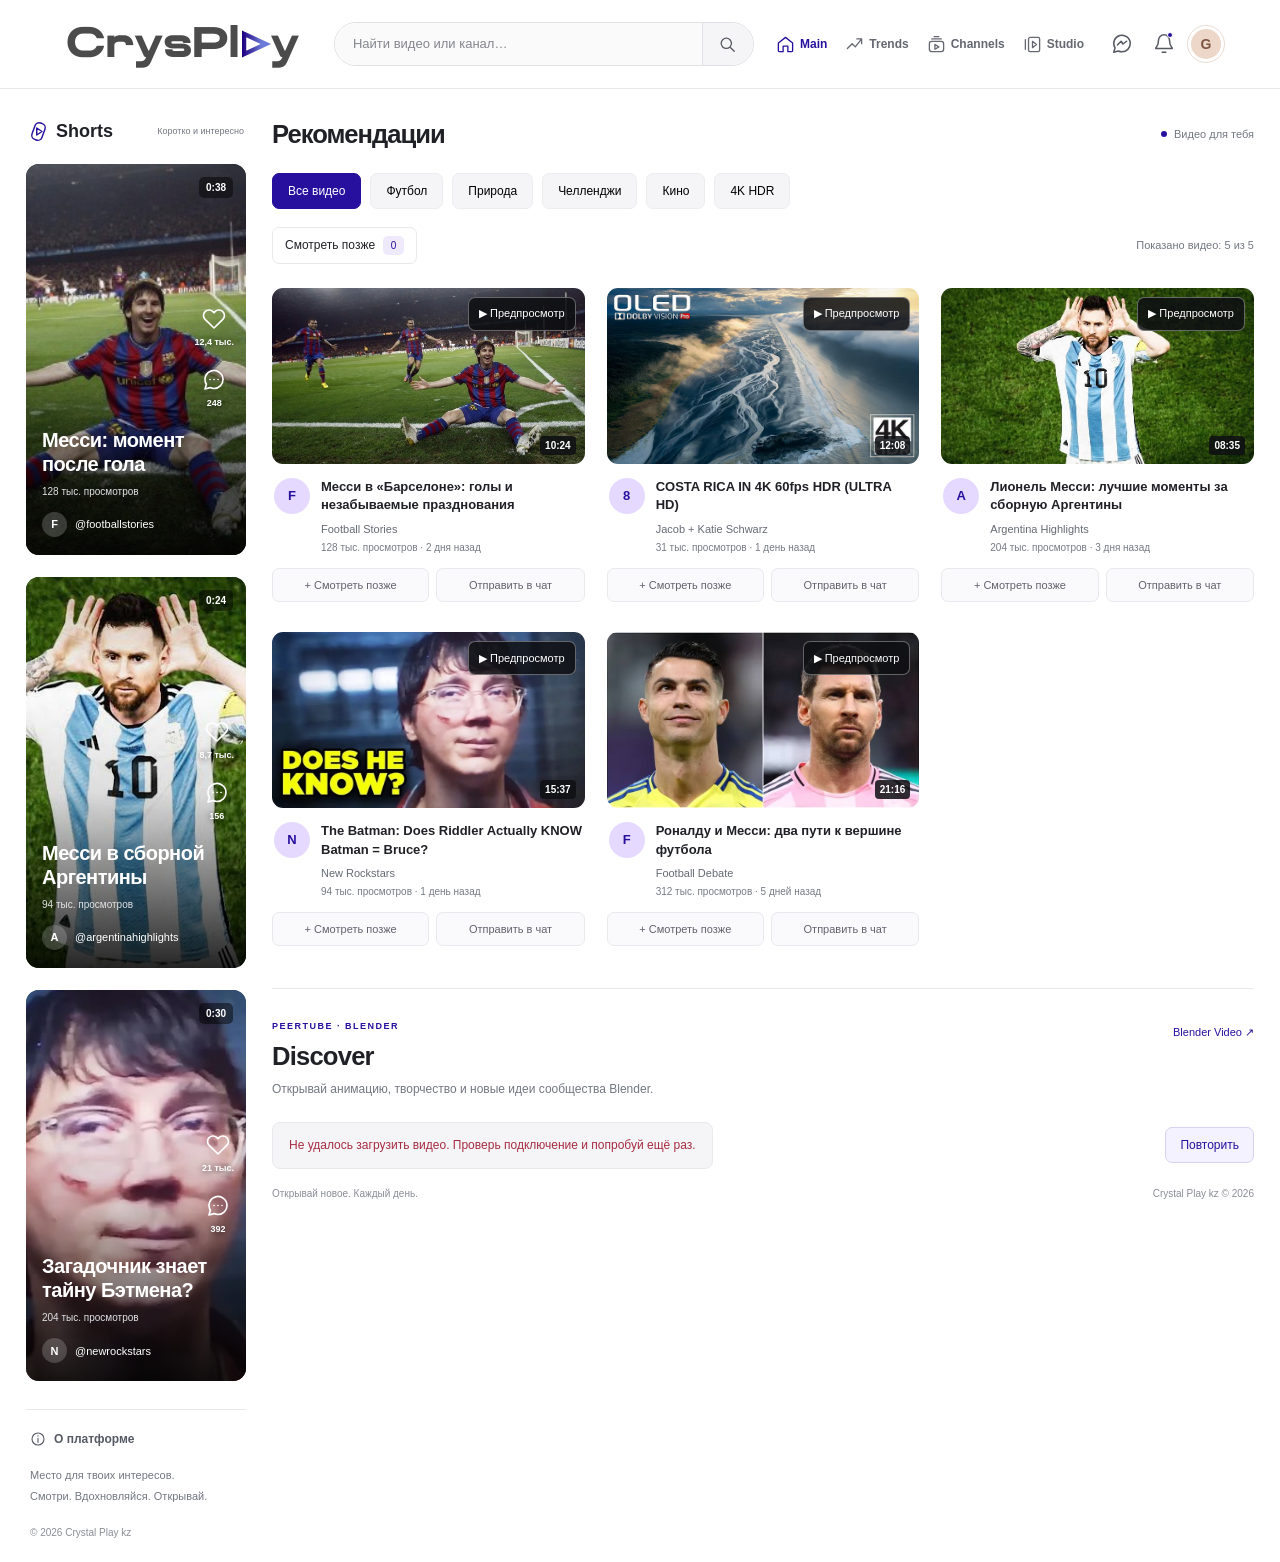
==== commit eaf91c87: "add PeerTube Discover catalog, Video model and playlist integration hook" ====
--- a/index.html
+++ b/index.html
@@ -1,5 +1,5 @@
 <!DOCTYPE html>
-<html lang="ru" data-login-url="login/index.html">
+<html lang="ru">
   <head>
     <meta charset="UTF-8">
     <meta name="viewport" content="width=device-width, initial-scale=1.0">
@@ -10,8 +10,10 @@
     <link rel="stylesheet" href="assets/css/style.css">
     <script src="assets/js/user-state.js" defer></script>
     <script src="assets/js/app-data.js" defer></script>
+    <script src="assets/js/video.js" defer></script>
     <script src="assets/js/feed.js" defer></script>
     <script src="assets/js/video-previews.js" defer></script>
+    <script src="assets/js/discover.js" defer></script>
   </head>
   <body>
     <!-- Общие иконки: SVG без сторонних шрифтов и JavaScript. -->
@@ -68,42 +70,42 @@
         <div class="sidebar-heading"><h2 id="shorts-heading"><svg class="icon shorts-icon" aria-hidden="true"><use href="#icon-shorts"/></svg>Shorts</h2><span class="shorts-subtitle">Коротко и интересно</span></div>
         <!-- Вертикальные превью Shorts: статический интерфейс без воспроизведения. -->
         <div class="shorts-list">
-          <article class="short-card">
+          <article class="short-card" data-short-id="barcelona-goal">
             <img src="assets/images/messi-barcelona.jpg" alt="Лионель Месси празднует гол в форме Барселоны" width="550" height="310">
             <span class="short-duration">0:38</span>
             <div class="short-actions" aria-label="Статистика Shorts">
-              <span><svg class="icon" aria-hidden="true"><use href="#icon-heart"/></svg><span>12,4 тыс.</span><span class="visually-hidden">отметок нравится</span></span>
-              <span><svg class="icon" aria-hidden="true"><use href="#icon-comment"/></svg><span>248</span><span class="visually-hidden">комментариев</span></span>
+              <span><svg class="icon" aria-hidden="true"><use href="#icon-heart"/></svg><span data-short-stat="likes">12,4 тыс.</span><span class="visually-hidden">отметок нравится</span></span>
+              <span><svg class="icon" aria-hidden="true"><use href="#icon-comment"/></svg><span data-short-stat="comments">248</span><span class="visually-hidden">комментариев</span></span>
             </div>
             <div class="short-content">
               <h3>Месси: момент<br>после гола</h3>
-              <p>128 тыс. просмотров</p>
+              <p><span data-short-stat="views">128 тыс.</span> просмотров</p>
               <div class="short-author"><span class="mini-avatar">F</span><span>@footballstories</span></div>
             </div>
           </article>
-          <article class="short-card">
+          <article class="short-card" data-short-id="argentina-short">
             <img src="assets/images/messi-argentina.jpg" alt="Лионель Месси в форме сборной Аргентины" width="739" height="415" loading="lazy">
             <span class="short-duration">0:24</span>
             <div class="short-actions" aria-label="Статистика Shorts">
-              <span><svg class="icon" aria-hidden="true"><use href="#icon-heart"/></svg><span>8,7 тыс.</span><span class="visually-hidden">отметок нравится</span></span>
-              <span><svg class="icon" aria-hidden="true"><use href="#icon-comment"/></svg><span>156</span><span class="visually-hidden">комментариев</span></span>
+              <span><svg class="icon" aria-hidden="true"><use href="#icon-heart"/></svg><span data-short-stat="likes">8,7 тыс.</span><span class="visually-hidden">отметок нравится</span></span>
+              <span><svg class="icon" aria-hidden="true"><use href="#icon-comment"/></svg><span data-short-stat="comments">156</span><span class="visually-hidden">комментариев</span></span>
             </div>
             <div class="short-content">
               <h3>Месси в сборной<br>Аргентины</h3>
-              <p>94 тыс. просмотров</p>
+              <p><span data-short-stat="views">94 тыс.</span> просмотров</p>
               <div class="short-author"><span class="mini-avatar">A</span><span>@argentinahighlights</span></div>
             </div>
           </article>
-          <article class="short-card">
+          <article class="short-card" data-short-id="riddler-short">
             <img src="assets/images/vid3.webp" alt="Загадочник из фильма «Бэтмен»" width="800" height="450" loading="lazy">
             <span class="short-duration">0:30</span>
             <div class="short-actions" aria-label="Статистика Shorts">
-              <span><svg class="icon" aria-hidden="true"><use href="#icon-heart"/></svg><span>21 тыс.</span><span class="visually-hidden">отметок нравится</span></span>
-              <span><svg class="icon" aria-hidden="true"><use href="#icon-comment"/></svg><span>392</span><span class="visually-hidden">комментариев</span></span>
+              <span><svg class="icon" aria-hidden="true"><use href="#icon-heart"/></svg><span data-short-stat="likes">21 тыс.</span><span class="visually-hidden">отметок нравится</span></span>
+              <span><svg class="icon" aria-hidden="true"><use href="#icon-comment"/></svg><span data-short-stat="comments">392</span><span class="visually-hidden">комментариев</span></span>
             </div>
             <div class="short-content">
               <h3>Загадочник знает<br>тайну Бэтмена?</h3>
-              <p>204 тыс. просмотров</p>
+              <p><span data-short-stat="views">204 тыс.</span> просмотров</p>
               <div class="short-author"><span class="mini-avatar">N</span><span>@newrockstars</span></div>
             </div>
           </article>
@@ -231,7 +233,19 @@
           </div>
         </section>
 
-        <noscript><p>Включи JavaScript, чтобы пользоваться поиском, категориями, сохранением и отправкой видео.</p></noscript>
+        <section class="discover-section" id="discover" aria-labelledby="discover-heading">
+          <div class="discover-heading">
+            <div><p class="discover-eyebrow">PEERTUBE · BLENDER</p><h2 id="discover-heading">Discover</h2><p>Открывай анимацию, творчество и новые идеи сообщества Blender.</p></div>
+            <a class="discover-source" href="https://video.blender.org" target="_blank" rel="noopener noreferrer">Blender Video ↗</a>
+          </div>
+          <div class="discover-toolbar">
+            <p class="discover-status" id="discover-status" role="status" aria-live="polite" aria-atomic="true" data-state="loading">Загружаем видео из Blender…</p>
+            <button class="discover-retry" id="discover-retry" type="button" aria-controls="discover-grid" hidden>Повторить</button>
+          </div>
+          <p class="discover-feedback" id="discover-feedback" role="status" aria-live="polite" hidden></p>
+          <div class="video-grid row row-cols-1 row-cols-md-2 row-cols-lg-3" id="discover-grid" aria-busy="true"></div>
+        </section>
+        <noscript><p>Включи JavaScript, чтобы пользоваться поиском, категориями, сохранением, отправкой видео и каталогом Discover.</p></noscript>
         <footer class="main-footer d-flex justify-content-between"><span>Открывай новое. Каждый день.</span><span>Crystal Play kz © 2026</span></footer>
       </main>
     </div>
--- a/assets/css/style.css
+++ b/assets/css/style.css
@@ -146,6 +146,30 @@
 .feed-notice span { flex: 1; min-width: 120px; }
 .feed-notice a { color: var(--accent); font-weight: 600; text-decoration: underline; }
 .feed-notice button { width: 28px; height: 28px; padding: 0; border: 0; border-radius: 5px; background: var(--surface); color: var(--muted); font-size: 20px; cursor: pointer; }
+
+/* Discover shares the existing card template and Bootstrap grid. */
+.discover-section { margin-top: 42px; padding-top: 30px; border-top: 1px solid var(--line); }
+.discover-heading { display: flex; justify-content: space-between; align-items: flex-start; flex-wrap: wrap; gap: 16px; margin-bottom: 22px; }
+.discover-heading h2 { margin: 0 0 9px; font-size: clamp(25px, 2vw, 32px); font-weight: 700; letter-spacing: -.8px; }
+.discover-heading p { margin: 0; color: var(--muted); font-size: 12px; line-height: 1.6; }
+.discover-heading .discover-eyebrow { margin-bottom: 7px; color: var(--accent); font-size: 9px; font-weight: 700; letter-spacing: 1.5px; }
+.discover-source { margin-top: 5px; color: var(--accent); font-size: 11px; white-space: nowrap; }
+.discover-source:hover { text-decoration: underline; }
+.discover-toolbar { display: flex; justify-content: space-between; align-items: center; flex-wrap: wrap; gap: 12px; margin-bottom: 22px; }
+.discover-status { margin: 0; color: var(--muted); font-size: 12px; line-height: 1.6; }
+.discover-status[data-state="loading"]::before { display: inline-block; width: 8px; height: 8px; margin-right: 9px; border-radius: 50%; background: var(--accent); content: ""; }
+.discover-status[data-state="error"] { color: #a62c43; }
+.discover-status[data-state="error"], .discover-status[data-state="empty"] { padding: 13px 16px; border: 1px solid var(--line); border-radius: 8px; background: var(--surface); }
+.discover-retry { padding: 8px 14px; border: 1px solid #d9d0f3; border-radius: 7px; color: var(--accent); background: #f5f2ff; font-size: 12px; cursor: pointer; }
+.discover-retry:hover { border-color: var(--accent); }
+.discover-retry:focus-visible { outline: 3px solid #a798e0; outline-offset: 3px; }
+.discover-retry[hidden], .discover-feedback[hidden] { display: none; }
+.discover-feedback { display: flex; align-items: center; flex-wrap: wrap; gap: 10px; margin: 0 0 22px; padding: 13px 16px; border: 1px solid #ded6f1; border-radius: 8px; background: #f8f6ff; font-size: 12px; line-height: 1.6; }
+.discover-feedback a { color: var(--accent); font-weight: 600; text-decoration: underline; }
+.discover-card .video-card-actions { align-items: stretch; }
+.discover-card .video-card-actions .discover-open { display: inline-flex; align-items: center; justify-content: center; padding: 8px 13px; border: 1px solid var(--accent); border-radius: 7px; color: #fff; background: var(--accent); font-size: 11px; }
+.discover-card .video-card-actions .discover-open:hover { background: #1d0b78; }
+.discover-card .video-card-actions button:disabled { opacity: .65; cursor: wait; }
 
 /* 5. Нижняя часть страницы. */
 .main-footer { padding: 25px 0; color: #8a8d95; font-size: 10px; }
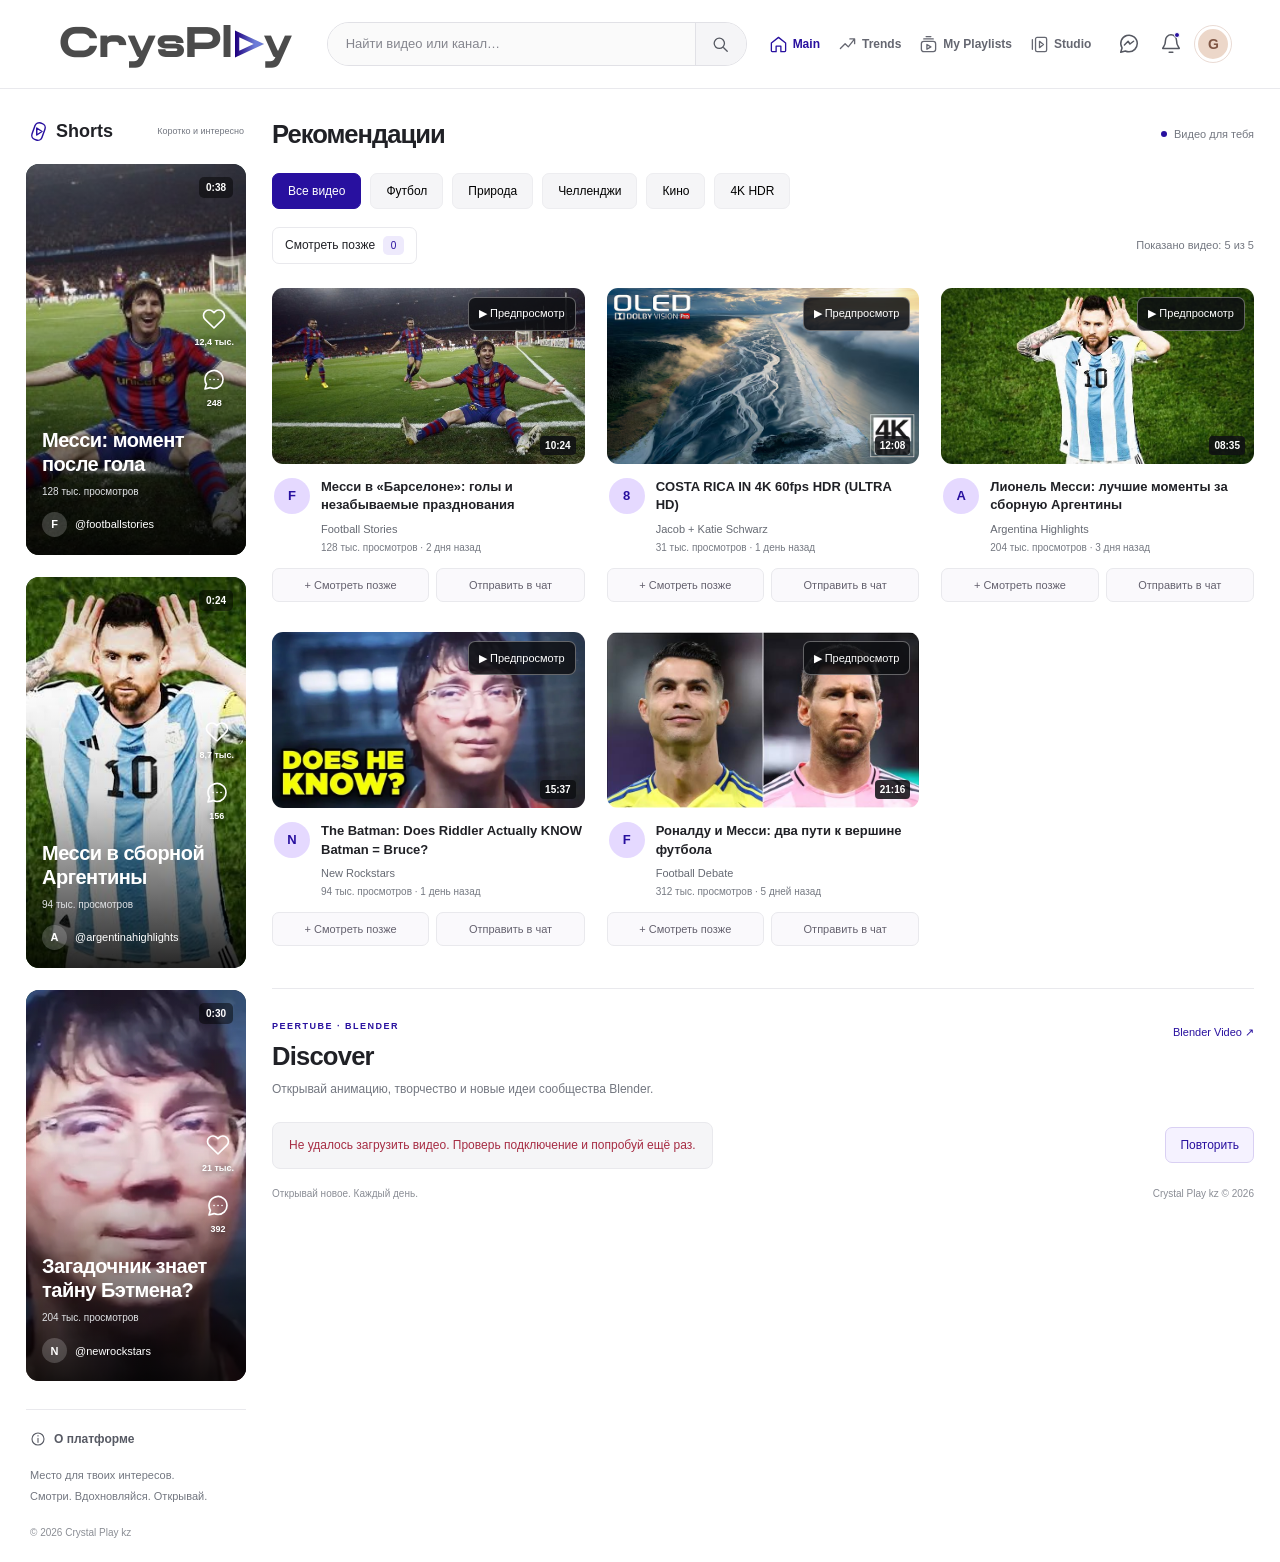
==== commit 25207130: "Playlists page Added" ====
--- a/index.html
+++ b/index.html
@@ -52,7 +52,7 @@
                 <ul class="list-unstyled mb-0">
                     <li><a href="index.html" class="nav-item is-current" aria-current="page"><svg class="icon" aria-hidden="true"><use href="#icon-home"/></svg><span>Main</span></a></li>
                     <li><span class="nav-item" aria-disabled="true"><svg class="icon" aria-hidden="true"><use href="#icon-trending"/></svg><span>Trends</span></span></li>
-                    <li><span class="nav-item" aria-disabled="true"><svg class="icon" aria-hidden="true"><use href="#icon-subscriptions"/></svg><span>Channels</span></span></li>
+                    <li><a class="nav-item" href="playlists/index.html"><svg class="icon" aria-hidden="true"><use href="#icon-subscriptions"/></svg><span>My Playlists</span></a></li>
                     <li><a class="nav-item" href="studio/index.html"><svg class="icon" aria-hidden="true"><use href="#icon-library"/></svg><span>Studio</span></a></li>
                 </ul>
                 </nav>
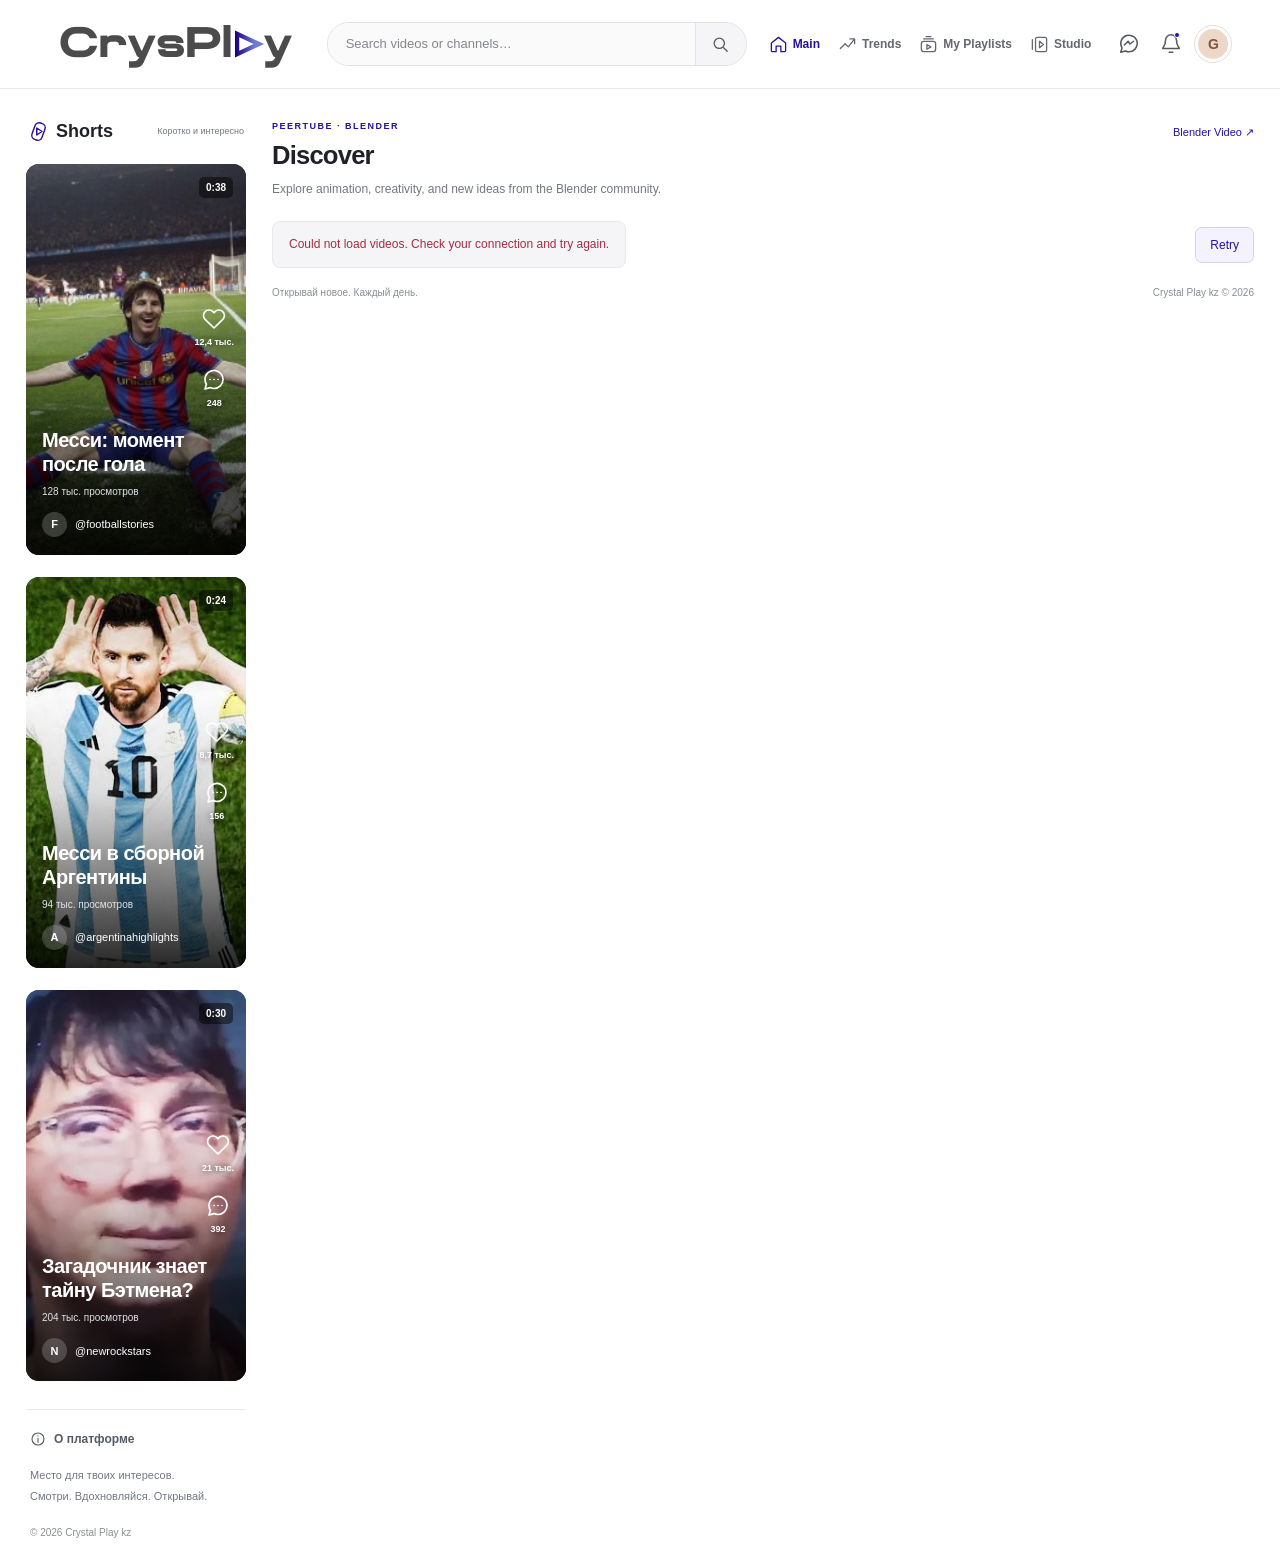
==== commit ce915b47: "added history of watched videos in studio" ====
--- a/index.html
+++ b/index.html
@@ -3,16 +3,17 @@
   <head>
     <meta charset="UTF-8">
     <meta name="viewport" content="width=device-width, initial-scale=1.0">
-    <meta name="description" content="Crystal Play kz — футбол, природа, кино, челленджи и короткие видео Shorts.">
-    <title>Crystal Play kz — Главная</title>
+    <meta name="description" content="CrysPlay — discover videos from the Blender community.">
+    <title>CrysPlay — Discover</title>
     <link rel="icon" type="image/png" href="assets/general/favicon.png">
     <link rel="stylesheet" href="assets/vendor/bootstrap/bootstrap.min.css">
     <link rel="stylesheet" href="assets/css/style.css">
+    <link rel="stylesheet" href="assets/css/playlists.css">
     <script src="assets/js/user-state.js" defer></script>
     <script src="assets/js/app-data.js" defer></script>
     <script src="assets/js/video.js" defer></script>
+    <script src="assets/js/playlists.js" defer></script>
     <script src="assets/js/feed.js" defer></script>
-    <script src="assets/js/video-previews.js" defer></script>
     <script src="assets/js/discover.js" defer></script>
   </head>
   <body>
@@ -42,8 +43,8 @@
                 </a>
                 <form class="search-form" role="search" aria-label="Search Video">
                 <label class="visually-hidden" for="video-search">Search Video</label>
-                <input class="form-control" id="video-search" type="search" placeholder="Найти видео или канал…" maxlength="200" aria-controls="video-grid">
-                <button type="submit" class="search-button" aria-label="Найти видео">
+                <input class="form-control" id="video-search" type="search" placeholder="Search videos or channels…" maxlength="200" aria-controls="discover-grid">
+                <button type="submit" class="search-button" aria-label="Find videos">
                     <svg class="icon" aria-hidden="true"><use href="#icon-search"/></svg>
                 </button>
                 </form>
@@ -118,134 +119,19 @@
       </aside>
 
       <main class="main-content" id="main-content">
-        <section aria-labelledby="recommendations-heading">
-          <div class="section-heading d-flex align-items-center justify-content-between">
-            <div><h1 id="recommendations-heading">Рекомендации</h1></div>
-            <span class="feed-label"><span></span>Видео для тебя</span>
-          </div>
-          <ul class="category-list list-unstyled" aria-label="Категории видео">
-            <li><button class="category is-selected" type="button" data-category="all" aria-pressed="true">Все видео</button></li>
-            <li><button class="category" type="button" data-category="football" aria-pressed="false">Футбол</button></li>
-            <li><button class="category" type="button" data-category="nature" aria-pressed="false">Природа</button></li>
-            <li><button class="category" type="button" data-category="challenges" aria-pressed="false">Челленджи</button></li>
-            <li><button class="category" type="button" data-category="movies" aria-pressed="false">Кино</button></li>
-            <li><button class="category" type="button" data-category="4k" aria-pressed="false">4K HDR</button></li>
-          </ul>
-          <div class="feed-toolbar">
-            <button class="watch-later-toggle" id="watch-later-toggle" type="button" aria-pressed="false" aria-controls="video-grid">Смотреть позже <span id="watch-later-count">0</span></button>
-            <p id="result-count" role="status" aria-live="polite" aria-atomic="true"></p>
-          </div>
-          <div class="feed-empty" id="feed-empty" hidden>
-            <h2 id="empty-title">Ничего не найдено</h2>
-            <p id="empty-description">Попробуй другое название, канал или категорию.</p>
-            <button class="feed-primary-button" id="reset-filters" type="button">Показать все видео</button>
-          </div>
-
-          <!-- Bootstrap Grid: 1 столбец на телефоне, 2 на планшете, 3 на компьютере. -->
-          <div class="video-grid row row-cols-1 row-cols-md-2 row-cols-lg-3" id="video-grid">
-            <div class="col">
-              <article class="video-card" data-preview-src="assets/videos/messi-barcelona-preview.mp4">
-                <div class="video-thumbnail">
-                  <img src="assets/images/messi-barcelona.jpg" alt="Лионель Месси празднует гол в форме Барселоны на стадионе" width="550" height="310">
-                  <span class="duration">10:24</span>
-                </div>
-                <div class="video-details">
-                  <span class="channel-avatar" aria-hidden="true">F</span>
-                  <div class="video-text">
-                    <h2>Месси в «Барселоне»: голы и незабываемые празднования</h2>
-                    <p class="channel-name">Football Stories</p>
-                    <p class="video-stats">128 тыс. просмотров <span>·</span> 2 дня назад</p>
-                  </div>
-                  <span class="card-more" aria-hidden="true">⋮</span>
-                </div>
-              </article>
-            </div>
-            <div class="col">
-              <article class="video-card" data-preview-src="videos/vid1.mp4">
-                <a class="video-link" href="videos/video-1.html" aria-label="Смотреть COSTA RICA IN 4K 60fps HDR (ULTRA HD)">
-                  <div class="video-thumbnail">
-                    <img src="assets/images/vid1.png" alt="Река и облака с надписями OLED Dolby Vision и 4K HDR" width="720" height="404">
-                    <span class="duration">12:08</span>
-                  </div>
-                  <div class="video-details">
-                    <span class="channel-avatar" aria-hidden="true">8</span>
-                    <div class="video-text">
-                      <h2>COSTA RICA IN 4K 60fps HDR (ULTRA HD)</h2>
-                      <p class="channel-name">Jacob + Katie Schwarz</p>
-                      <p class="video-stats">31 тыс. просмотров <span>·</span> 1 день назад</p>
-                    </div>
-                    <span class="card-more" aria-hidden="true">⋮</span>
-                  </div>
-                </a>
-              </article>
-            </div>
-            <div class="col">
-              <article class="video-card" data-preview-src="assets/videos/messi-argentina-preview.mp4">
-                <div class="video-thumbnail">
-                  <img src="assets/images/messi-argentina.jpg" alt="Лионель Месси в форме сборной Аргентины с руками у ушей" width="739" height="415" loading="lazy">
-                  <span class="duration">08:35</span>
-                </div>
-                <div class="video-details">
-                  <span class="channel-avatar" aria-hidden="true">A</span>
-                  <div class="video-text">
-                    <h2>Лионель Месси: лучшие моменты за сборную Аргентины</h2>
-                    <p class="channel-name">Argentina Highlights</p>
-                    <p class="video-stats">204 тыс. просмотров <span>·</span> 3 дня назад</p>
-                  </div>
-                  <span class="card-more" aria-hidden="true">⋮</span>
-                </div>
-              </article>
-            </div>
-            <div class="col">
-              <article class="video-card" data-preview-src="assets/videos/batman-preview.mp4">
-                <div class="video-thumbnail">
-                  <img src="assets/images/vid3.webp" alt="Загадочник из фильма «Бэтмен» с надписью Does he know?" width="800" height="450" loading="lazy">
-                  <span class="duration">15:37</span>
-                </div>
-                <div class="video-details">
-                  <span class="channel-avatar" aria-hidden="true">N</span>
-                  <div class="video-text">
-                    <h2>The Batman: Does Riddler Actually KNOW Batman = Bruce?</h2>
-                    <p class="channel-name">New Rockstars</p>
-                    <p class="video-stats">94 тыс. просмотров <span>·</span> 1 день назад</p>
-                  </div>
-                  <span class="card-more" aria-hidden="true">⋮</span>
-                </div>
-              </article>
-            </div>
-            <div class="col">
-              <article class="video-card" data-preview-src="assets/videos/ronaldo-messi-preview.mp4">
-                <div class="video-thumbnail">
-                  <img src="assets/images/ronaldo-messi.jpg" alt="Портреты Криштиану Роналду и Лионеля Месси рядом" width="739" height="415" loading="lazy">
-                  <span class="duration">21:16</span>
-                </div>
-                <div class="video-details">
-                  <span class="channel-avatar" aria-hidden="true">F</span>
-                  <div class="video-text">
-                    <h2>Роналду и Месси: два пути к вершине футбола</h2>
-                    <p class="channel-name">Football Debate</p>
-                    <p class="video-stats">312 тыс. просмотров <span>·</span> 5 дней назад</p>
-                  </div>
-                  <span class="card-more" aria-hidden="true">⋮</span>
-                </div>
-              </article>
-            </div>
-          </div>
-        </section>
-
         <section class="discover-section" id="discover" aria-labelledby="discover-heading">
           <div class="discover-heading">
-            <div><p class="discover-eyebrow">PEERTUBE · BLENDER</p><h2 id="discover-heading">Discover</h2><p>Открывай анимацию, творчество и новые идеи сообщества Blender.</p></div>
+            <div><p class="discover-eyebrow">PEERTUBE · BLENDER</p><h1 id="discover-heading">Discover</h1><p>Explore animation, creativity, and new ideas from the Blender community.</p></div>
             <a class="discover-source" href="https://video.blender.org" target="_blank" rel="noopener noreferrer">Blender Video ↗</a>
           </div>
           <div class="discover-toolbar">
-            <p class="discover-status" id="discover-status" role="status" aria-live="polite" aria-atomic="true" data-state="loading">Загружаем видео из Blender…</p>
-            <button class="discover-retry" id="discover-retry" type="button" aria-controls="discover-grid" hidden>Повторить</button>
+            <p class="discover-status" id="discover-status" role="status" aria-live="polite" aria-atomic="true" data-state="loading">Loading videos from Blender…</p>
+            <button class="discover-retry" id="discover-retry" type="button" aria-controls="discover-grid" hidden>Retry</button>
           </div>
           <p class="discover-feedback" id="discover-feedback" role="status" aria-live="polite" hidden></p>
           <div class="video-grid row row-cols-1 row-cols-md-2 row-cols-lg-3" id="discover-grid" aria-busy="true"></div>
         </section>
-        <noscript><p>Включи JavaScript, чтобы пользоваться поиском, категориями, сохранением, отправкой видео и каталогом Discover.</p></noscript>
+        <noscript><p>Enable JavaScript to search and load videos from Discover.</p></noscript>
         <footer class="main-footer d-flex justify-content-between"><span>Открывай новое. Каждый день.</span><span>Crystal Play kz © 2026</span></footer>
       </main>
     </div>
@@ -269,18 +155,5 @@
         </article>
       </div>
     </template>
-    <dialog class="share-dialog" id="share-dialog" aria-labelledby="share-heading">
-      <div class="share-dialog-heading"><h2 id="share-heading">Отправить видео</h2><button class="dialog-close" id="share-close" type="button" aria-label="Закрыть">×</button></div>
-      <div class="share-video-summary"><img id="share-video-image" width="120" height="68" alt=""><p id="share-video-title"></p></div>
-      <form id="share-form" novalidate>
-        <label for="share-recipient">Кому отправить</label>
-        <select id="share-recipient" name="recipient" required aria-describedby="share-error"><option value="">Выбери контакт</option></select>
-        <p class="share-error" id="share-error" role="alert"></p>
-        <button class="feed-primary-button" id="share-submit" type="submit">Отправить</button>
-      </form>
-    </dialog>
-    <div class="feed-notice" id="feed-notice" role="status" aria-live="polite" aria-atomic="true" hidden>
-      <span id="notice-text"></span><a id="notice-link" hidden>Открыть чат</a><button id="notice-close" type="button" aria-label="Закрыть уведомление">×</button>
-    </div>
   </body>
 </html>
--- a/assets/css/style.css
+++ b/assets/css/style.css
@@ -148,9 +148,9 @@
 .feed-notice button { width: 28px; height: 28px; padding: 0; border: 0; border-radius: 5px; background: var(--surface); color: var(--muted); font-size: 20px; cursor: pointer; }
 
 /* Discover shares the existing card template and Bootstrap grid. */
-.discover-section { margin-top: 42px; padding-top: 30px; border-top: 1px solid var(--line); }
+.discover-section { margin: 0; padding: 0; }
 .discover-heading { display: flex; justify-content: space-between; align-items: flex-start; flex-wrap: wrap; gap: 16px; margin-bottom: 22px; }
-.discover-heading h2 { margin: 0 0 9px; font-size: clamp(25px, 2vw, 32px); font-weight: 700; letter-spacing: -.8px; }
+.discover-heading h1, .discover-heading h2 { margin: 0 0 9px; font-size: clamp(25px, 2vw, 32px); font-weight: 700; letter-spacing: -.8px; }
 .discover-heading p { margin: 0; color: var(--muted); font-size: 12px; line-height: 1.6; }
 .discover-heading .discover-eyebrow { margin-bottom: 7px; color: var(--accent); font-size: 9px; font-weight: 700; letter-spacing: 1.5px; }
 .discover-source { margin-top: 5px; color: var(--accent); font-size: 11px; white-space: nowrap; }
--- a/assets/css/playlists.css
+++ b/assets/css/playlists.css
@@ -0,0 +1,40 @@
+.playlist-dialog {
+  position: fixed;
+  inset: 0;
+  margin: auto;
+  width: min(480px, calc(100% - 32px));
+  max-height: calc(100dvh - 48px);
+  overflow: auto;
+  padding: 28px;
+  border: 1px solid #e9e9ed;
+  border-radius: 18px;
+  color: #202126;
+  background: #fff;
+  box-shadow: 0 20px 80px #0003;
+}
+.playlist-dialog::backdrop { background: #17122588; }
+.playlist-dialog h2 { margin: 0 0 20px; font-size: 24px; }
+.playlist-dialog p { overflow-wrap: anywhere; }
+.playlist-button {
+  display: inline-block;
+  padding: 9px 14px;
+  border: 1px solid #dddde5;
+  border-radius: 9px;
+  color: #28109f;
+  background: #fff;
+  font: inherit;
+  text-decoration: none;
+  cursor: pointer;
+  overflow-wrap: anywhere;
+}
+.playlist-button:hover { background: #f0ecff; color: #28109f; }
+.playlist-button:disabled { opacity: .55; cursor: default; }
+.playlist-primary { background: #28109f; border-color: #28109f; color: #fff; }
+.playlist-danger { color: #a51b2a; }
+.playlist-button:focus-visible, .playlist-name-form input:focus-visible { outline: 3px solid #8572dc; outline-offset: 3px; }
+.playlist-choices { display: grid; gap: 10px; max-height: 240px; overflow: auto; margin: 20px 0; }
+.playlist-choices button { text-align: left; }
+.playlist-name-form { display: grid; gap: 12px; margin: 20px 0; }
+.playlist-name-form label { display: grid; gap: 8px; font-weight: 600; }
+.playlist-name-form input { width: 100%; min-width: 0; padding: 10px; border: 1px solid #b7b7c5; border-radius: 8px; font: inherit; }
+.playlist-error { color: #a51b2a; margin: 14px 0; }
